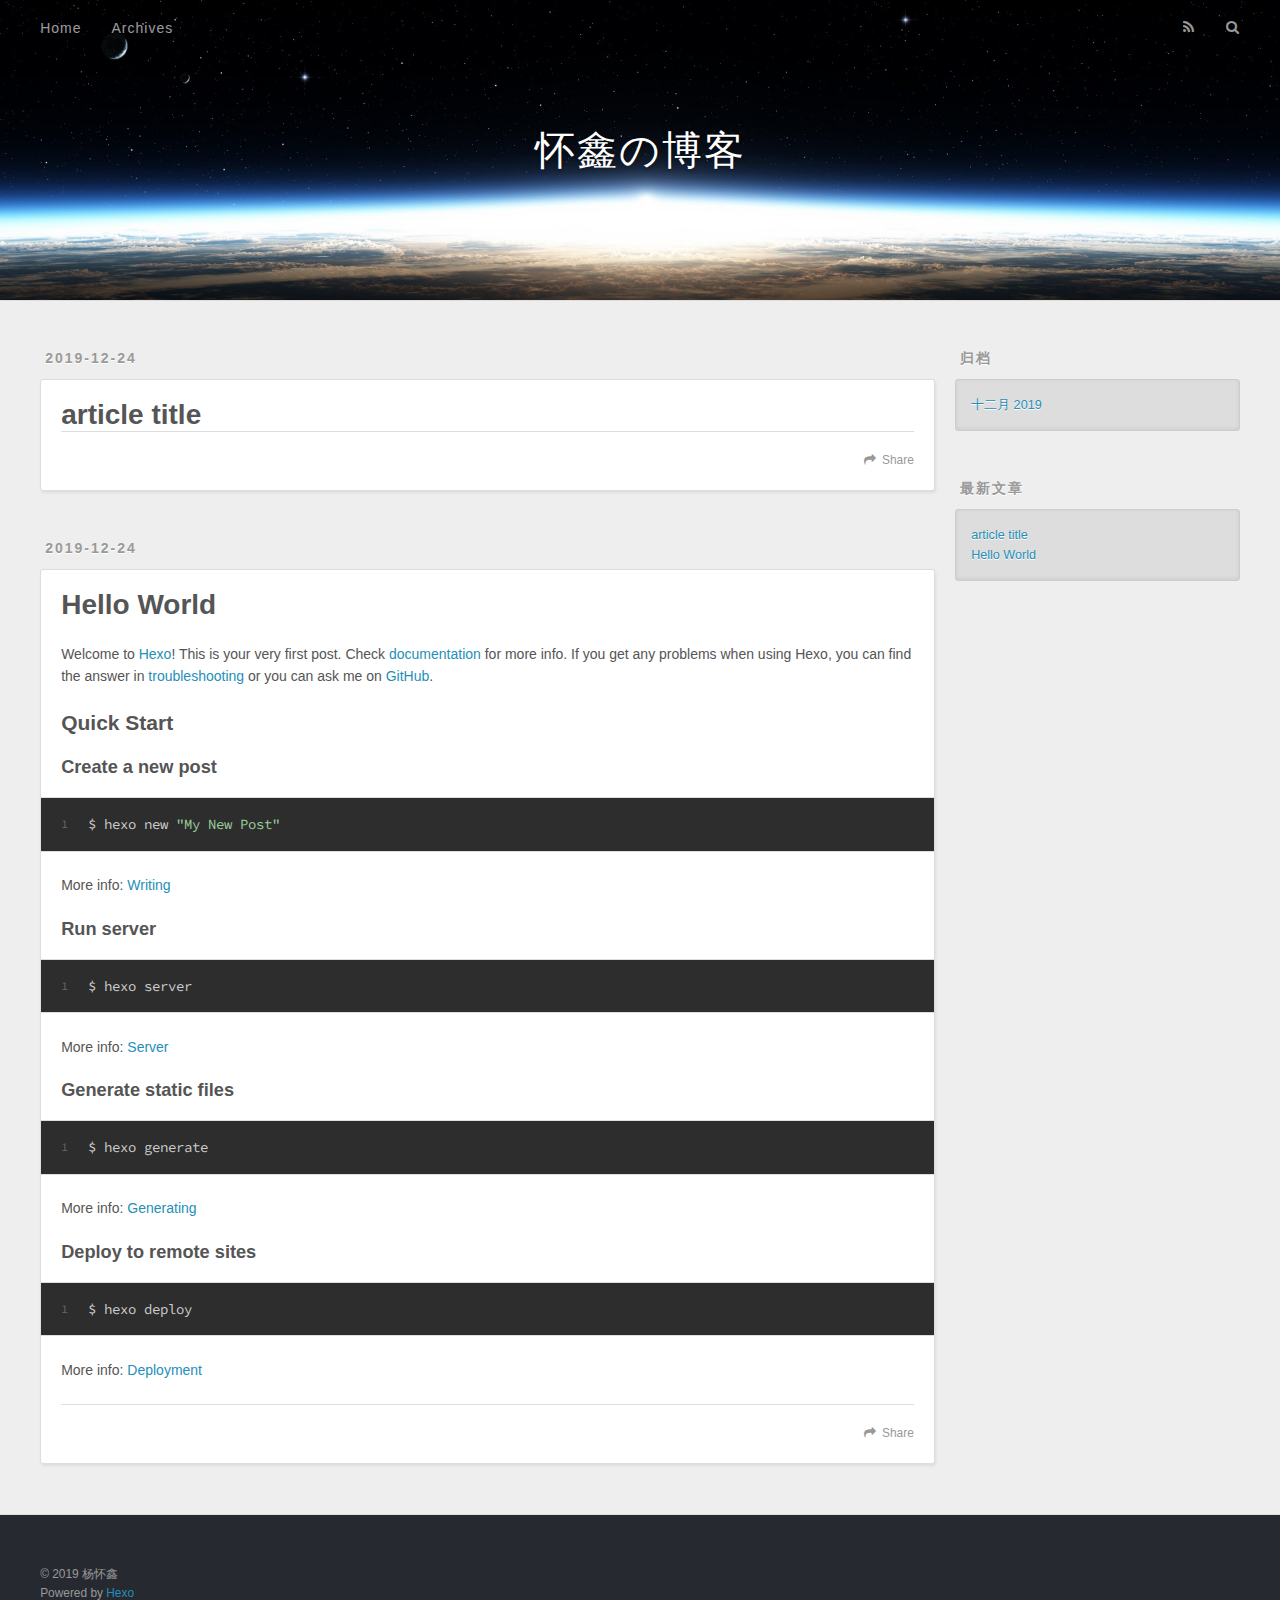
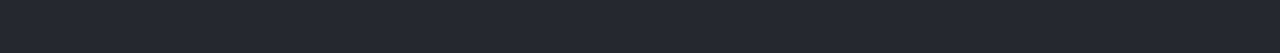
==== index.html @ 50fe65a4 "Site updated: 2019-12-24 17:49:28" ====
<!DOCTYPE html>
<html>
<head>
  <meta charset="utf-8">
  

  
  <title>怀鑫の博客</title>
  <meta name="viewport" content="width=device-width, initial-scale=1, maximum-scale=1">
  <meta property="og:type" content="website">
<meta property="og:title" content="怀鑫の博客">
<meta property="og:url" content="http://yoursite.com/index.html">
<meta property="og:site_name" content="怀鑫の博客">
<meta property="og:locale" content="zh_CN">
<meta property="article:author" content="杨怀鑫">
<meta name="twitter:card" content="summary">
  
    <link rel="alternate" href="/atom.xml" title="怀鑫の博客" type="application/atom+xml">
  
  
    <link rel="icon" href="/favicon.png">
  
  
    <link href="//fonts.googleapis.com/css?family=Source+Code+Pro" rel="stylesheet" type="text/css">
  
  
<link rel="stylesheet" href="/css/style.css">

<meta name="generator" content="Hexo 4.2.0"></head>

<body>
  <div id="container">
    <div id="wrap">
      <header id="header">
  <div id="banner"></div>
  <div id="header-outer" class="outer">
    <div id="header-title" class="inner">
      <h1 id="logo-wrap">
        <a href="/" id="logo">怀鑫の博客</a>
      </h1>
      
    </div>
    <div id="header-inner" class="inner">
      <nav id="main-nav">
        <a id="main-nav-toggle" class="nav-icon"></a>
        
          <a class="main-nav-link" href="/">Home</a>
        
          <a class="main-nav-link" href="/archives">Archives</a>
        
      </nav>
      <nav id="sub-nav">
        
          <a id="nav-rss-link" class="nav-icon" href="/atom.xml" title="RSS Feed"></a>
        
        <a id="nav-search-btn" class="nav-icon" title="搜索"></a>
      </nav>
      <div id="search-form-wrap">
        <form action="//google.com/search" method="get" accept-charset="UTF-8" class="search-form"><input type="search" name="q" class="search-form-input" placeholder="Search"><button type="submit" class="search-form-submit">&#xF002;</button><input type="hidden" name="sitesearch" value="http://yoursite.com"></form>
      </div>
    </div>
  </div>
</header>
      <div class="outer">
        <section id="main">
  
    <article id="post-article-title" class="article article-type-post" itemscope itemprop="blogPost">
  <div class="article-meta">
    <a href="/2019/12/24/article-title/" class="article-date">
  <time datetime="2019-12-24T09:47:53.000Z" itemprop="datePublished">2019-12-24</time>
</a>
    
  </div>
  <div class="article-inner">
    
    
      <header class="article-header">
        
  
    <h1 itemprop="name">
      <a class="article-title" href="/2019/12/24/article-title/">article title</a>
    </h1>
  

      </header>
    
    <div class="article-entry" itemprop="articleBody">
      
        
      
    </div>
    <footer class="article-footer">
      <a data-url="http://yoursite.com/2019/12/24/article-title/" data-id="ck4joss760000mgu81ugvdxo6" class="article-share-link">Share</a>
      
      
    </footer>
  </div>
  
</article>


  
    <article id="post-hello-world" class="article article-type-post" itemscope itemprop="blogPost">
  <div class="article-meta">
    <a href="/2019/12/24/hello-world/" class="article-date">
  <time datetime="2019-12-24T09:35:00.446Z" itemprop="datePublished">2019-12-24</time>
</a>
    
  </div>
  <div class="article-inner">
    
    
      <header class="article-header">
        
  
    <h1 itemprop="name">
      <a class="article-title" href="/2019/12/24/hello-world/">Hello World</a>
    </h1>
  

      </header>
    
    <div class="article-entry" itemprop="articleBody">
      
        <p>Welcome to <a href="https://hexo.io/" target="_blank" rel="noopener">Hexo</a>! This is your very first post. Check <a href="https://hexo.io/docs/" target="_blank" rel="noopener">documentation</a> for more info. If you get any problems when using Hexo, you can find the answer in <a href="https://hexo.io/docs/troubleshooting.html" target="_blank" rel="noopener">troubleshooting</a> or you can ask me on <a href="https://github.com/hexojs/hexo/issues" target="_blank" rel="noopener">GitHub</a>.</p>
<h2 id="Quick-Start"><a href="#Quick-Start" class="headerlink" title="Quick Start"></a>Quick Start</h2><h3 id="Create-a-new-post"><a href="#Create-a-new-post" class="headerlink" title="Create a new post"></a>Create a new post</h3><figure class="highlight bash"><table><tr><td class="gutter"><pre><span class="line">1</span><br></pre></td><td class="code"><pre><span class="line">$ hexo new <span class="string">"My New Post"</span></span><br></pre></td></tr></table></figure>

<p>More info: <a href="https://hexo.io/docs/writing.html" target="_blank" rel="noopener">Writing</a></p>
<h3 id="Run-server"><a href="#Run-server" class="headerlink" title="Run server"></a>Run server</h3><figure class="highlight bash"><table><tr><td class="gutter"><pre><span class="line">1</span><br></pre></td><td class="code"><pre><span class="line">$ hexo server</span><br></pre></td></tr></table></figure>

<p>More info: <a href="https://hexo.io/docs/server.html" target="_blank" rel="noopener">Server</a></p>
<h3 id="Generate-static-files"><a href="#Generate-static-files" class="headerlink" title="Generate static files"></a>Generate static files</h3><figure class="highlight bash"><table><tr><td class="gutter"><pre><span class="line">1</span><br></pre></td><td class="code"><pre><span class="line">$ hexo generate</span><br></pre></td></tr></table></figure>

<p>More info: <a href="https://hexo.io/docs/generating.html" target="_blank" rel="noopener">Generating</a></p>
<h3 id="Deploy-to-remote-sites"><a href="#Deploy-to-remote-sites" class="headerlink" title="Deploy to remote sites"></a>Deploy to remote sites</h3><figure class="highlight bash"><table><tr><td class="gutter"><pre><span class="line">1</span><br></pre></td><td class="code"><pre><span class="line">$ hexo deploy</span><br></pre></td></tr></table></figure>

<p>More info: <a href="https://hexo.io/docs/one-command-deployment.html" target="_blank" rel="noopener">Deployment</a></p>

      
    </div>
    <footer class="article-footer">
      <a data-url="http://yoursite.com/2019/12/24/hello-world/" data-id="ck4jogm0u0000eku80heh37dc" class="article-share-link">Share</a>
      
      
    </footer>
  </div>
  
</article>


  


</section>
        
          <aside id="sidebar">
  
    

  
    

  
    
  
    
  <div class="widget-wrap">
    <h3 class="widget-title">归档</h3>
    <div class="widget">
      <ul class="archive-list"><li class="archive-list-item"><a class="archive-list-link" href="/archives/2019/12/">十二月 2019</a></li></ul>
    </div>
  </div>


  
    
  <div class="widget-wrap">
    <h3 class="widget-title">最新文章</h3>
    <div class="widget">
      <ul>
        
          <li>
            <a href="/2019/12/24/article-title/">article title</a>
          </li>
        
          <li>
            <a href="/2019/12/24/hello-world/">Hello World</a>
          </li>
        
      </ul>
    </div>
  </div>

  
</aside>
        
      </div>
      <footer id="footer">
  
  <div class="outer">
    <div id="footer-info" class="inner">
      &copy; 2019 杨怀鑫<br>
      Powered by <a href="http://hexo.io/" target="_blank">Hexo</a>
    </div>
  </div>
</footer>
    </div>
    <nav id="mobile-nav">
  
    <a href="/" class="mobile-nav-link">Home</a>
  
    <a href="/archives" class="mobile-nav-link">Archives</a>
  
</nav>
    

<script src="//ajax.googleapis.com/ajax/libs/jquery/2.0.3/jquery.min.js"></script>


  
<link rel="stylesheet" href="/fancybox/jquery.fancybox.css">

  
<script src="/fancybox/jquery.fancybox.pack.js"></script>




<script src="/js/script.js"></script>




  </div>
</body>
</html>
---- css/style.css ----
body {
  width: 100%;
}
body:before,
body:after {
  content: "";
  display: table;
}
body:after {
  clear: both;
}
html,
body,
div,
span,
applet,
object,
iframe,
h1,
h2,
h3,
h4,
h5,
h6,
p,
blockquote,
pre,
a,
abbr,
acronym,
address,
big,
cite,
code,
del,
dfn,
em,
img,
ins,
kbd,
q,
s,
samp,
small,
strike,
strong,
sub,
sup,
tt,
var,
dl,
dt,
dd,
ol,
ul,
li,
fieldset,
form,
label,
legend,
table,
caption,
tbody,
tfoot,
thead,
tr,
th,
td {
  margin: 0;
  padding: 0;
  border: 0;
  outline: 0;
  font-weight: inherit;
  font-style: inherit;
  font-family: inherit;
  font-size: 100%;
  vertical-align: baseline;
}
body {
  line-height: 1;
  color: #000;
  background: #fff;
}
ol,
ul {
  list-style: none;
}
table {
  border-collapse: separate;
  border-spacing: 0;
  vertical-align: middle;
}
caption,
th,
td {
  text-align: left;
  font-weight: normal;
  vertical-align: middle;
}
a img {
  border: none;
}
input,
button {
  margin: 0;
  padding: 0;
}
input::-moz-focus-inner,
button::-moz-focus-inner {
  border: 0;
  padding: 0;
}
@font-face {
  font-family: FontAwesome;
  font-style: normal;
  font-weight: normal;
  src: url("fonts/fontawesome-webfont.eot?v=#4.0.3");
  src: url("fonts/fontawesome-webfont.eot?#iefix&v=#4.0.3") format("embedded-opentype"), url("fonts/fontawesome-webfont.woff?v=#4.0.3") format("woff"), url("fonts/fontawesome-webfont.ttf?v=#4.0.3") format("truetype"), url("fonts/fontawesome-webfont.svg#fontawesomeregular?v=#4.0.3") format("svg");
}
html,
body,
#container {
  height: 100%;
}
body {
  background: #eee;
  font: 14px -apple-system, BlinkMacSystemFont, "Segoe UI", "Roboto", "Oxygen", "Ubuntu", "Cantarell", "Fira Sans", "Droid Sans", "Helvetica Neue", sans-serif;
  -webkit-text-size-adjust: 100%;
}
.outer {
  max-width: 1220px;
  margin: 0 auto;
  padding: 0 20px;
}
.outer:before,
.outer:after {
  content: "";
  display: table;
}
.outer:after {
  clear: both;
}
.inner {
  display: inline;
  float: left;
  width: 98.33333333333333%;
  margin: 0 0.833333333333333%;
}
.left,
.alignleft {
  float: left;
}
.right,
.alignright {
  float: right;
}
.clear {
  clear: both;
}
#container {
  position: relative;
}
.mobile-nav-on {
  overflow: hidden;
}
#wrap {
  height: 100%;
  width: 100%;
  position: absolute;
  top: 0;
  left: 0;
  -webkit-transition: 0.2s ease-out;
  -moz-transition: 0.2s ease-out;
  -ms-transition: 0.2s ease-out;
  transition: 0.2s ease-out;
  z-index: 1;
  background: #eee;
}
.mobile-nav-on #wrap {
  left: 280px;
}
@media screen and (min-width: 768px) {
  #main {
    display: inline;
    float: left;
    width: 73.33333333333333%;
    margin: 0 0.833333333333333%;
  }
}
.article-date,
.article-category-link,
.archive-year,
.widget-title {
  text-decoration: none;
  text-transform: uppercase;
  letter-spacing: 2px;
  color: #999;
  margin-bottom: 1em;
  margin-left: 5px;
  line-height: 1em;
  text-shadow: 0 1px #fff;
  font-weight: bold;
}
.article-inner,
.archive-article-inner {
  background: #fff;
  -webkit-box-shadow: 1px 2px 3px #ddd;
  box-shadow: 1px 2px 3px #ddd;
  border: 1px solid #ddd;
  border-radius: 3px;
}
.article-entry h1,
.widget h1 {
  font-size: 2em;
}
.article-entry h2,
.widget h2 {
  font-size: 1.5em;
}
.article-entry h3,
.widget h3 {
  font-size: 1.3em;
}
.article-entry h4,
.widget h4 {
  font-size: 1.2em;
}
.article-entry h5,
.widget h5 {
  font-size: 1em;
}
.article-entry h6,
.widget h6 {
  font-size: 1em;
  color: #999;
}
.article-entry hr,
.widget hr {
  border: 1px dashed #ddd;
}
.article-entry strong,
.widget strong {
  font-weight: bold;
}
.article-entry em,
.widget em,
.article-entry cite,
.widget cite {
  font-style: italic;
}
.article-entry sup,
.widget sup,
.article-entry sub,
.widget sub {
  font-size: 0.75em;
  line-height: 0;
  position: relative;
  vertical-align: baseline;
}
.article-entry sup,
.widget sup {
  top: -0.5em;
}
.article-entry sub,
.widget sub {
  bottom: -0.2em;
}
.article-entry small,
.widget small {
  font-size: 0.85em;
}
.article-entry acronym,
.widget acronym,
.article-entry abbr,
.widget abbr {
  border-bottom: 1px dotted;
}
.article-entry ul,
.widget ul,
.article-entry ol,
.widget ol,
.article-entry dl,
.widget dl {
  margin: 0 20px;
  line-height: 1.6em;
}
.article-entry ul ul,
.widget ul ul,
.article-entry ol ul,
.widget ol ul,
.article-entry ul ol,
.widget ul ol,
.article-entry ol ol,
.widget ol ol {
  margin-top: 0;
  margin-bottom: 0;
}
.article-entry ul,
.widget ul {
  list-style: disc;
}
.article-entry ol,
.widget ol {
  list-style: decimal;
}
.article-entry dt,
.widget dt {
  font-weight: bold;
}
#header {
  height: 300px;
  position: relative;
  border-bottom: 1px solid #ddd;
}
#header:before,
#header:after {
  content: "";
  position: absolute;
  left: 0;
  right: 0;
  height: 40px;
}
#header:before {
  top: 0;
  background: -webkit-linear-gradient(rgba(0,0,0,0.2), transparent);
  background: -moz-linear-gradient(rgba(0,0,0,0.2), transparent);
  background: -ms-linear-gradient(rgba(0,0,0,0.2), transparent);
  background: linear-gradient(rgba(0,0,0,0.2), transparent);
}
#header:after {
  bottom: 0;
  background: -webkit-linear-gradient(transparent, rgba(0,0,0,0.2));
  background: -moz-linear-gradient(transparent, rgba(0,0,0,0.2));
  background: -ms-linear-gradient(transparent, rgba(0,0,0,0.2));
  background: linear-gradient(transparent, rgba(0,0,0,0.2));
}
#header-outer {
  height: 100%;
  position: relative;
}
#header-inner {
  position: relative;
  overflow: hidden;
}
#banner {
  position: absolute;
  top: 0;
  left: 0;
  width: 100%;
  height: 100%;
  background: url("images/banner.jpg") center #000;
  -webkit-background-size: cover;
  -moz-background-size: cover;
  background-size: cover;
  z-index: -1;
}
#header-title {
  text-align: center;
  height: 40px;
  position: absolute;
  top: 50%;
  left: 0;
  margin-top: -20px;
}
#logo,
#subtitle {
  text-decoration: none;
  color: #fff;
  font-weight: 300;
  text-shadow: 0 1px 4px rgba(0,0,0,0.3);
}
#logo {
  font-size: 40px;
  line-height: 40px;
  letter-spacing: 2px;
}
#subtitle {
  font-size: 16px;
  line-height: 16px;
  letter-spacing: 1px;
}
#subtitle-wrap {
  margin-top: 16px;
}
#main-nav {
  float: left;
  margin-left: -15px;
}
.nav-icon,
.main-nav-link {
  float: left;
  color: #fff;
  opacity: 0.6;
  text-decoration: none;
  text-shadow: 0 1px rgba(0,0,0,0.2);
  -webkit-transition: opacity 0.2s;
  -moz-transition: opacity 0.2s;
  -ms-transition: opacity 0.2s;
  transition: opacity 0.2s;
  display: block;
  padding: 20px 15px;
}
.nav-icon:hover,
.main-nav-link:hover {
  opacity: 1;
}
.nav-icon {
  font-family: FontAwesome;
  text-align: center;
  font-size: 14px;
  width: 14px;
  height: 14px;
  padding: 20px 15px;
  position: relative;
  cursor: pointer;
}
.main-nav-link {
  font-weight: 300;
  letter-spacing: 1px;
}
@media screen and (max-width: 479px) {
  .main-nav-link {
    display: none;
  }
}
#main-nav-toggle {
  display: none;
}
#main-nav-toggle:before {
  content: "\f0c9";
}
@media screen and (max-width: 479px) {
  #main-nav-toggle {
    display: block;
  }
}
#sub-nav {
  float: right;
  margin-right: -15px;
}
#nav-rss-link:before {
  content: "\f09e";
}
#nav-search-btn:before {
  content: "\f002";
}
#search-form-wrap {
  position: absolute;
  top: 15px;
  width: 150px;
  height: 30px;
  right: -150px;
  opacity: 0;
  -webkit-transition: 0.2s ease-out;
  -moz-transition: 0.2s ease-out;
  -ms-transition: 0.2s ease-out;
  transition: 0.2s ease-out;
}
#search-form-wrap.on {
  opacity: 1;
  right: 0;
}
@media screen and (max-width: 479px) {
  #search-form-wrap {
    width: 100%;
    right: -100%;
  }
}
.search-form {
  position: absolute;
  top: 0;
  left: 0;
  right: 0;
  background: #fff;
  padding: 5px 15px;
  border-radius: 15px;
  -webkit-box-shadow: 0 0 10px rgba(0,0,0,0.3);
  box-shadow: 0 0 10px rgba(0,0,0,0.3);
}
.search-form-input {
  border: none;
  background: none;
  color: #555;
  width: 100%;
  font: 13px -apple-system, BlinkMacSystemFont, "Segoe UI", "Roboto", "Oxygen", "Ubuntu", "Cantarell", "Fira Sans", "Droid Sans", "Helvetica Neue", sans-serif;
  outline: none;
}
.search-form-input::-webkit-search-results-decoration,
.search-form-input::-webkit-search-cancel-button {
  -webkit-appearance: none;
}
.search-form-submit {
  position: absolute;
  top: 50%;
  right: 10px;
  margin-top: -7px;
  font: 13px FontAwesome;
  border: none;
  background: none;
  color: #bbb;
  cursor: pointer;
}
.search-form-submit:hover,
.search-form-submit:focus {
  color: #777;
}
.article {
  margin: 50px 0;
}
.article-inner {
  overflow: hidden;
}
.article-meta:before,
.article-meta:after {
  content: "";
  display: table;
}
.article-meta:after {
  clear: both;
}
.article-date {
  float: left;
}
.article-category {
  float: left;
  line-height: 1em;
  color: #ccc;
  text-shadow: 0 1px #fff;
  margin-left: 8px;
}
.article-category:before {
  content: "\2022";
}
.article-category-link {
  margin: 0 12px 1em;
}
.article-header {
  padding: 20px 20px 0;
}
.article-title {
  text-decoration: none;
  font-size: 2em;
  font-weight: bold;
  color: #555;
  line-height: 1.1em;
  -webkit-transition: color 0.2s;
  -moz-transition: color 0.2s;
  -ms-transition: color 0.2s;
  transition: color 0.2s;
}
a.article-title:hover {
  color: #258fb8;
}
.article-entry {
  color: #555;
  padding: 0 20px;
}
.article-entry:before,
.article-entry:after {
  content: "";
  display: table;
}
.article-entry:after {
  clear: both;
}
.article-entry p,
.article-entry table {
  line-height: 1.6em;
  margin: 1.6em 0;
}
.article-entry h1,
.article-entry h2,
.article-entry h3,
.article-entry h4,
.article-entry h5,
.article-entry h6 {
  font-weight: bold;
}
.article-entry h1,
.article-entry h2,
.article-entry h3,
.article-entry h4,
.article-entry h5,
.article-entry h6 {
  line-height: 1.1em;
  margin: 1.1em 0;
}
.article-entry a {
  color: #258fb8;
  text-decoration: none;
}
.article-entry a:hover {
  text-decoration: underline;
}
.article-entry ul,
.article-entry ol,
.article-entry dl {
  margin-top: 1.6em;
  margin-bottom: 1.6em;
}
.article-entry img,
.article-entry video {
  max-width: 100%;
  height: auto;
  display: block;
  margin: auto;
}
.article-entry iframe {
  border: none;
}
.article-entry table {
  width: 100%;
  border-collapse: collapse;
  border-spacing: 0;
}
.article-entry th {
  font-weight: bold;
  border-bottom: 3px solid #ddd;
  padding-bottom: 0.5em;
}
.article-entry td {
  border-bottom: 1px solid #ddd;
  padding: 10px 0;
}
.article-entry blockquote {
  font-family: Georgia, "Times New Roman", serif;
  font-size: 1.4em;
  margin: 1.6em 20px;
  text-align: center;
}
.article-entry blockquote footer {
  font-size: 14px;
  margin: 1.6em 0;
  font-family: -apple-system, BlinkMacSystemFont, "Segoe UI", "Roboto", "Oxygen", "Ubuntu", "Cantarell", "Fira Sans", "Droid Sans", "Helvetica Neue", sans-serif;
}
.article-entry blockquote footer cite:before {
  content: "—";
  padding: 0 0.5em;
}
.article-entry .pullquote {
  text-align: left;
  width: 45%;
  margin: 0;
}
.article-entry .pullquote.left {
  margin-left: 0.5em;
  margin-right: 1em;
}
.article-entry .pullquote.right {
  margin-right: 0.5em;
  margin-left: 1em;
}
.article-entry .caption {
  color: #999;
  display: block;
  font-size: 0.9em;
  margin-top: 0.5em;
  position: relative;
  text-align: center;
}
.article-entry .video-container {
  position: relative;
  padding-top: 56.25%;
  height: 0;
  overflow: hidden;
}
.article-entry .video-container iframe,
.article-entry .video-container object,
.article-entry .video-container embed {
  position: absolute;
  top: 0;
  left: 0;
  width: 100%;
  height: 100%;
  margin-top: 0;
}
.article-more-link a {
  display: inline-block;
  line-height: 1em;
  padding: 6px 15px;
  border-radius: 15px;
  background: #eee;
  color: #999;
  text-shadow: 0 1px #fff;
  text-decoration: none;
}
.article-more-link a:hover {
  background: #258fb8;
  color: #fff;
  text-decoration: none;
  text-shadow: 0 1px #1e7293;
}
.article-footer {
  font-size: 0.85em;
  line-height: 1.6em;
  border-top: 1px solid #ddd;
  padding-top: 1.6em;
  margin: 0 20px 20px;
}
.article-footer:before,
.article-footer:after {
  content: "";
  display: table;
}
.article-footer:after {
  clear: both;
}
.article-footer a {
  color: #999;
  text-decoration: none;
}
.article-footer a:hover {
  color: #555;
}
.article-tag-list-item {
  float: left;
  margin-right: 10px;
}
.article-tag-list-link:before {
  content: "#";
}
.article-comment-link {
  float: right;
}
.article-comment-link:before {
  content: "\f075";
  font-family: FontAwesome;
  padding-right: 8px;
}
.article-share-link {
  cursor: pointer;
  float: right;
  margin-left: 20px;
}
.article-share-link:before {
  content: "\f064";
  font-family: FontAwesome;
  padding-right: 6px;
}
#article-nav {
  position: relative;
}
#article-nav:before,
#article-nav:after {
  content: "";
  display: table;
}
#article-nav:after {
  clear: both;
}
@media screen and (min-width: 768px) {
  #article-nav {
    margin: 50px 0;
  }
  #article-nav:before {
    width: 8px;
    height: 8px;
    position: absolute;
    top: 50%;
    left: 50%;
    margin-top: -4px;
    margin-left: -4px;
    content: "";
    border-radius: 50%;
    background: #ddd;
    -webkit-box-shadow: 0 1px 2px #fff;
    box-shadow: 0 1px 2px #fff;
  }
}
.article-nav-link-wrap {
  text-decoration: none;
  text-shadow: 0 1px #fff;
  color: #999;
  -webkit-box-sizing: border-box;
  -moz-box-sizing: border-box;
  box-sizing: border-box;
  margin-top: 50px;
  text-align: center;
  display: block;
}
.article-nav-link-wrap:hover {
  color: #555;
}
@media screen and (min-width: 768px) {
  .article-nav-link-wrap {
    width: 50%;
    margin-top: 0;
  }
}
@media screen and (min-width: 768px) {
  #article-nav-newer {
    float: left;
    text-align: right;
    padding-right: 20px;
  }
}
@media screen and (min-width: 768px) {
  #article-nav-older {
    float: right;
    text-align: left;
    padding-left: 20px;
  }
}
.article-nav-caption {
  text-transform: uppercase;
  letter-spacing: 2px;
  color: #ddd;
  line-height: 1em;
  font-weight: bold;
}
#article-nav-newer .article-nav-caption {
  margin-right: -2px;
}
.article-nav-title {
  font-size: 0.85em;
  line-height: 1.6em;
  margin-top: 0.5em;
}
.article-share-box {
  position: absolute;
  display: none;
  background: #fff;
  -webkit-box-shadow: 1px 2px 10px rgba(0,0,0,0.2);
  box-shadow: 1px 2px 10px rgba(0,0,0,0.2);
  border-radius: 3px;
  margin-left: -145px;
  overflow: hidden;
  z-index: 1;
}
.article-share-box.on {
  display: block;
}
.article-share-input {
  width: 100%;
  background: none;
  -webkit-box-sizing: border-box;
  -moz-box-sizing: border-box;
  box-sizing: border-box;
  font: 14px -apple-system, BlinkMacSystemFont, "Segoe UI", "Roboto", "Oxygen", "Ubuntu", "Cantarell", "Fira Sans", "Droid Sans", "Helvetica Neue", sans-serif;
  padding: 0 15px;
  color: #555;
  outline: none;
  border: 1px solid #ddd;
  border-radius: 3px 3px 0 0;
  height: 36px;
  line-height: 36px;
}
.article-share-links {
  background: #eee;
}
.article-share-links:before,
.article-share-links:after {
  content: "";
  display: table;
}
.article-share-links:after {
  clear: both;
}
.article-share-twitter,
.article-share-facebook,
.article-share-pinterest,
.article-share-google {
  width: 50px;
  height: 36px;
  display: block;
  float: left;
  position: relative;
  color: #999;
  text-shadow: 0 1px #fff;
}
.article-share-twitter:before,
.article-share-facebook:before,
.article-share-pinterest:before,
.article-share-google:before {
  font-size: 20px;
  font-family: FontAwesome;
  width: 20px;
  height: 20px;
  position: absolute;
  top: 50%;
  left: 50%;
  margin-top: -10px;
  margin-left: -10px;
  text-align: center;
}
.article-share-twitter:hover,
.article-share-facebook:hover,
.article-share-pinterest:hover,
.article-share-google:hover {
  color: #fff;
}
.article-share-twitter:before {
  content: "\f099";
}
.article-share-twitter:hover {
  background: #00aced;
  text-shadow: 0 1px #008abe;
}
.article-share-facebook:before {
  content: "\f09a";
}
.article-share-facebook:hover {
  background: #3b5998;
  text-shadow: 0 1px #2f477a;
}
.article-share-pinterest:before {
  content: "\f0d2";
}
.article-share-pinterest:hover {
  background: #cb2027;
  text-shadow: 0 1px #a21a1f;
}
.article-share-google:before {
  content: "\f0d5";
}
.article-share-google:hover {
  background: #dd4b39;
  text-shadow: 0 1px #be3221;
}
.article-gallery {
  background: #000;
  position: relative;
}
.article-gallery-photos {
  position: relative;
  overflow: hidden;
}
.article-gallery-img {
  display: none;
  max-width: 100%;
}
.article-gallery-img:first-child {
  display: block;
}
.article-gallery-img.loaded {
  position: absolute;
  display: block;
}
.article-gallery-img img {
  display: block;
  max-width: 100%;
  margin: 0 auto;
}
#comments {
  background: #fff;
  -webkit-box-shadow: 1px 2px 3px #ddd;
  box-shadow: 1px 2px 3px #ddd;
  padding: 20px;
  border: 1px solid #ddd;
  border-radius: 3px;
  margin: 50px 0;
}
#comments a {
  color: #258fb8;
}
.archives-wrap {
  margin: 50px 0;
}
.archives:before,
.archives:after {
  content: "";
  display: table;
}
.archives:after {
  clear: both;
}
.archive-year-wrap {
  margin-bottom: 1em;
}
.archives {
  -webkit-column-gap: 10px;
  -moz-column-gap: 10px;
  column-gap: 10px;
}
@media screen and (min-width: 480px) and (max-width: 767px) {
  .archives {
    -webkit-column-count: 2;
    -moz-column-count: 2;
    column-count: 2;
  }
}
@media screen and (min-width: 768px) {
  .archives {
    -webkit-column-count: 3;
    -moz-column-count: 3;
    column-count: 3;
  }
}
.archive-article {
  -webkit-column-break-inside: avoid;
  page-break-inside: avoid;
  overflow: hidden;
  break-inside: avoid-column;
}
.archive-article-inner {
  padding: 10px;
  margin-bottom: 15px;
}
.archive-article-title {
  text-decoration: none;
  font-weight: bold;
  color: #555;
  -webkit-transition: color 0.2s;
  -moz-transition: color 0.2s;
  -ms-transition: color 0.2s;
  transition: color 0.2s;
  line-height: 1.6em;
}
.archive-article-title:hover {
  color: #258fb8;
}
.archive-article-footer {
  margin-top: 1em;
}
.archive-article-date {
  color: #999;
  text-decoration: none;
  font-size: 0.85em;
  line-height: 1em;
  margin-bottom: 0.5em;
  display: block;
}
#page-nav {
  margin: 50px auto;
  background: #fff;
  -webkit-box-shadow: 1px 2px 3px #ddd;
  box-shadow: 1px 2px 3px #ddd;
  border: 1px solid #ddd;
  border-radius: 3px;
  text-align: center;
  color: #999;
  overflow: hidden;
}
#page-nav:before,
#page-nav:after {
  content: "";
  display: table;
}
#page-nav:after {
  clear: both;
}
#page-nav a,
#page-nav span {
  padding: 10px 20px;
  line-height: 1;
  height: 2ex;
}
#page-nav a {
  color: #999;
  text-decoration: none;
}
#page-nav a:hover {
  background: #999;
  color: #fff;
}
#page-nav .prev {
  float: left;
}
#page-nav .next {
  float: right;
}
#page-nav .page-number {
  display: inline-block;
}
@media screen and (max-width: 479px) {
  #page-nav .page-number {
    display: none;
  }
}
#page-nav .current {
  color: #555;
  font-weight: bold;
}
#page-nav .space {
  color: #ddd;
}
#footer {
  background: #262a30;
  padding: 50px 0;
  border-top: 1px solid #ddd;
  color: #999;
}
#footer a {
  color: #258fb8;
  text-decoration: none;
}
#footer a:hover {
  text-decoration: underline;
}
#footer-info {
  line-height: 1.6em;
  font-size: 0.85em;
}
.article-entry pre,
.article-entry .highlight {
  background: #2d2d2d;
  margin: 0 -20px;
  padding: 15px 20px;
  border-style: solid;
  border-color: #ddd;
  border-width: 1px 0;
  overflow: auto;
  color: #ccc;
  line-height: 22.400000000000002px;
}
.article-entry .highlight .gutter pre,
.article-entry .gist .gist-file .gist-data .line-numbers {
  color: #666;
  font-size: 0.85em;
}
.article-entry pre,
.article-entry code {
  font-family: "Source Code Pro", Consolas, Monaco, Menlo, Consolas, monospace;
}
.article-entry code {
  background: #eee;
  text-shadow: 0 1px #fff;
  padding: 0 0.3em;
}
.article-entry pre code {
  background: none;
  text-shadow: none;
  padding: 0;
}
.article-entry .highlight pre {
  border: none;
  margin: 0;
  padding: 0;
}
.article-entry .highlight table {
  margin: 0;
  width: auto;
}
.article-entry .highlight td {
  border: none;
  padding: 0;
}
.article-entry .highlight figcaption {
  font-size: 0.85em;
  color: #999;
  line-height: 1em;
  margin-bottom: 1em;
}
.article-entry .highlight figcaption:before,
.article-entry .highlight figcaption:after {
  content: "";
  display: table;
}
.article-entry .highlight figcaption:after {
  clear: both;
}
.article-entry .highlight figcaption a {
  float: right;
}
.article-entry .highlight .gutter pre {
  text-align: right;
  padding-right: 20px;
}
.article-entry .highlight .line {
  height: 22.400000000000002px;
}
.article-entry .highlight .line.marked {
  background: #515151;
}
.article-entry .gist {
  margin: 0 -20px;
  border-style: solid;
  border-color: #ddd;
  border-width: 1px 0;
  background: #2d2d2d;
  padding: 15px 20px 15px 0;
}
.article-entry .gist .gist-file {
  border: none;
  font-family: "Source Code Pro", Consolas, Monaco, Menlo, Consolas, monospace;
  margin: 0;
}
.article-entry .gist .gist-file .gist-data {
  background: none;
  border: none;
}
.article-entry .gist .gist-file .gist-data .line-numbers {
  background: none;
  border: none;
  padding: 0 20px 0 0;
}
.article-entry .gist .gist-file .gist-data .line-data {
  padding: 0 !important;
}
.article-entry .gist .gist-file .highlight {
  margin: 0;
  padding: 0;
  border: none;
}
.article-entry .gist .gist-file .gist-meta {
  background: #2d2d2d;
  color: #999;
  font: 0.85em -apple-system, BlinkMacSystemFont, "Segoe UI", "Roboto", "Oxygen", "Ubuntu", "Cantarell", "Fira Sans", "Droid Sans", "Helvetica Neue", sans-serif;
  text-shadow: 0 0;
  padding: 0;
  margin-top: 1em;
  margin-left: 20px;
}
.article-entry .gist .gist-file .gist-meta a {
  color: #258fb8;
  font-weight: normal;
}
.article-entry .gist .gist-file .gist-meta a:hover {
  text-decoration: underline;
}
pre .comment,
pre .title {
  color: #999;
}
pre .variable,
pre .attribute,
pre .tag,
pre .regexp,
pre .ruby .constant,
pre .xml .tag .title,
pre .xml .pi,
pre .xml .doctype,
pre .html .doctype,
pre .css .id,
pre .css .class,
pre .css .pseudo {
  color: #f2777a;
}
pre .number,
pre .preprocessor,
pre .built_in,
pre .literal,
pre .params,
pre .constant {
  color: #f99157;
}
pre .class,
pre .ruby .class .title,
pre .css .rules .attribute {
  color: #9c9;
}
pre .string,
pre .value,
pre .inheritance,
pre .header,
pre .ruby .symbol,
pre .xml .cdata {
  color: #9c9;
}
pre .css .hexcolor {
  color: #6cc;
}
pre .function,
pre .python .decorator,
pre .python .title,
pre .ruby .function .title,
pre .ruby .title .keyword,
pre .perl .sub,
pre .javascript .title,
pre .coffeescript .title {
  color: #69c;
}
pre .keyword,
pre .javascript .function {
  color: #c9c;
}
@media screen and (max-width: 479px) {
  #mobile-nav {
    position: absolute;
    top: 0;
    left: 0;
    width: 280px;
    height: 100%;
    background: #191919;
    border-right: 1px solid #fff;
  }
}
@media screen and (max-width: 479px) {
  .mobile-nav-link {
    display: block;
    color: #999;
    text-decoration: none;
    padding: 15px 20px;
    font-weight: bold;
  }
  .mobile-nav-link:hover {
    color: #fff;
  }
}
@media screen and (min-width: 768px) {
  #sidebar {
    display: inline;
    float: left;
    width: 23.333333333333332%;
    margin: 0 0.833333333333333%;
  }
}
.widget-wrap {
  margin: 50px 0;
}
.widget {
  color: #777;
  text-shadow: 0 1px #fff;
  background: #ddd;
  -webkit-box-shadow: 0 -1px 4px #ccc inset;
  box-shadow: 0 -1px 4px #ccc inset;
  border: 1px solid #ccc;
  padding: 15px;
  border-radius: 3px;
}
.widget a {
  color: #258fb8;
  text-decoration: none;
}
.widget a:hover {
  text-decoration: underline;
}
.widget ul ul,
.widget ol ul,
.widget dl ul,
.widget ul ol,
.widget ol ol,
.widget dl ol,
.widget ul dl,
.widget ol dl,
.widget dl dl {
  margin-left: 15px;
  list-style: disc;
}
.widget {
  line-height: 1.6em;
  word-wrap: break-word;
  font-size: 0.9em;
}
.widget ul,
.widget ol {
  list-style: none;
  margin: 0;
}
.widget ul ul,
.widget ol ul,
.widget ul ol,
.widget ol ol {
  margin: 0 20px;
}
.widget ul ul,
.widget ol ul {
  list-style: disc;
}
.widget ul ol,
.widget ol ol {
  list-style: decimal;
}
.category-list-count,
.tag-list-count,
.archive-list-count {
  padding-left: 5px;
  color: #999;
  font-size: 0.85em;
}
.category-list-count:before,
.tag-list-count:before,
.archive-list-count:before {
  content: "(";
}
.category-list-count:after,
.tag-list-count:after,
.archive-list-count:after {
  content: ")";
}
.tagcloud a {
  margin-right: 5px;
  display: inline-block;
}
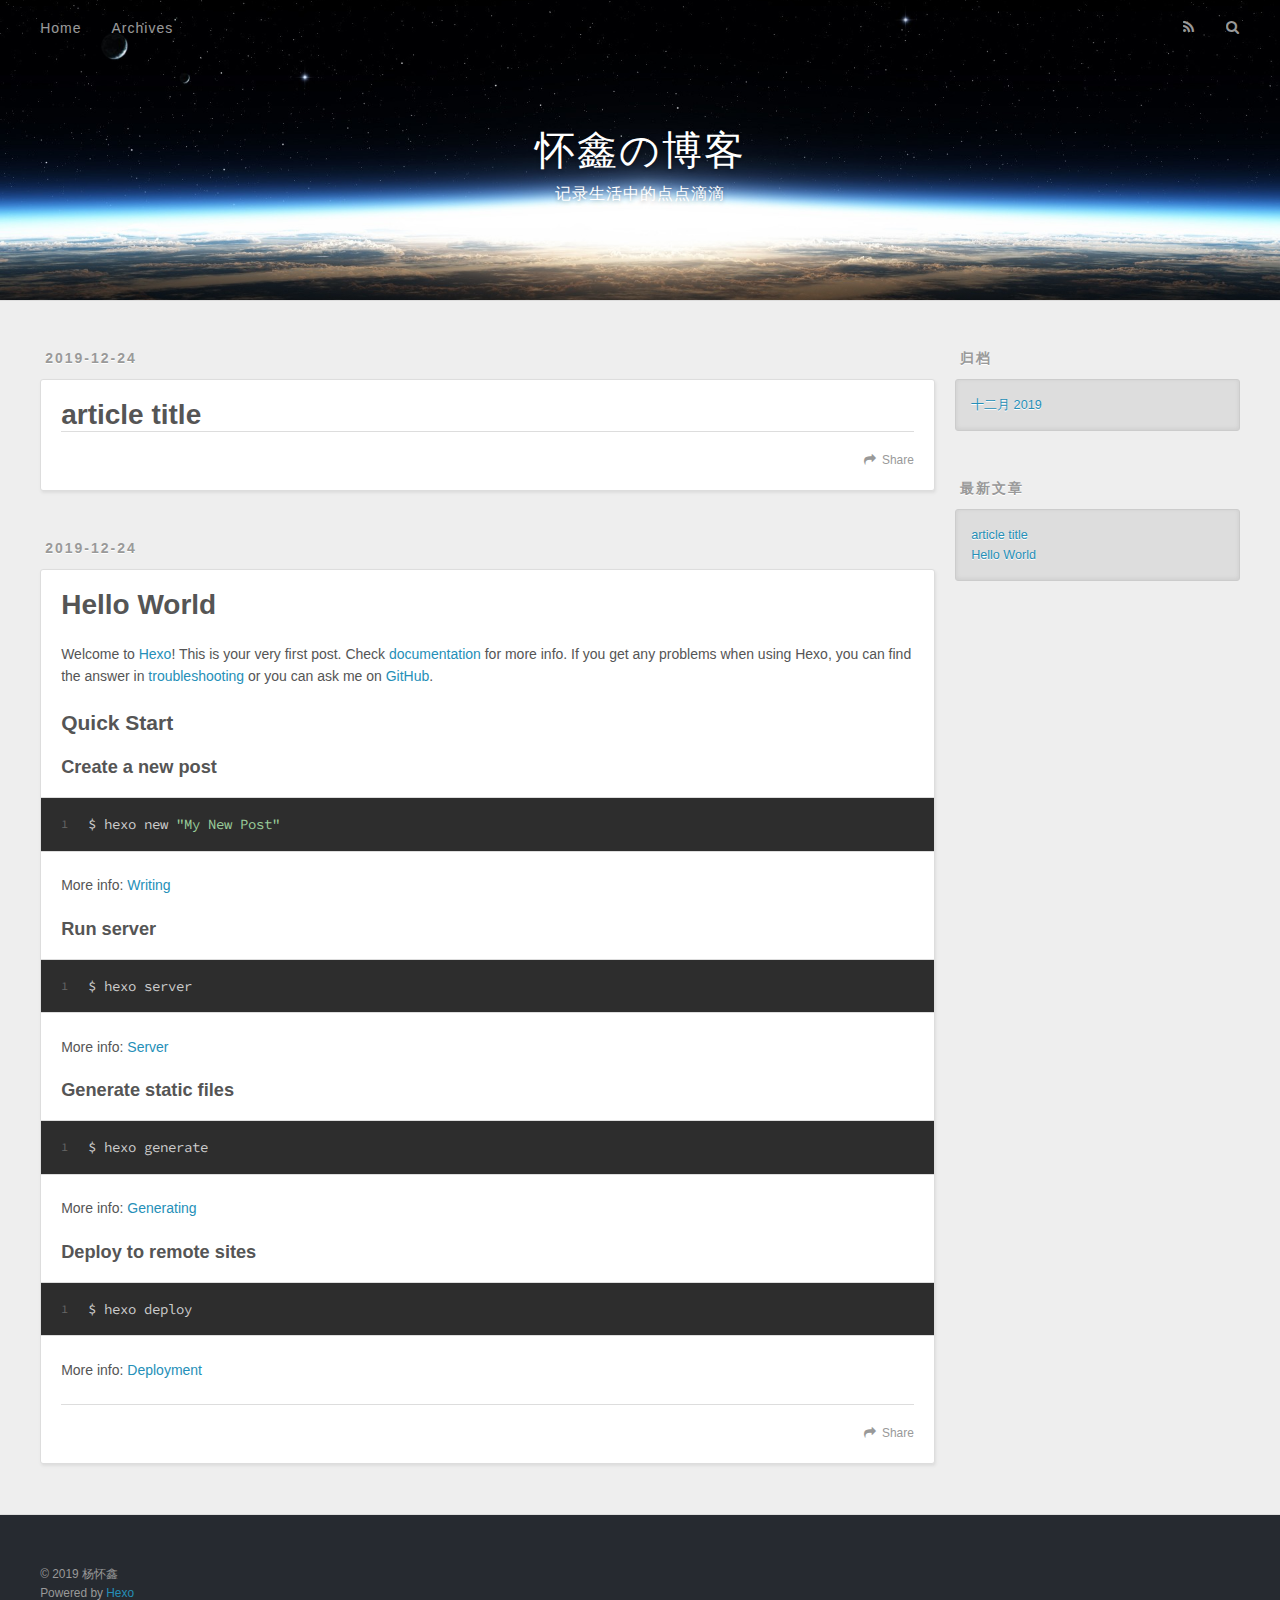
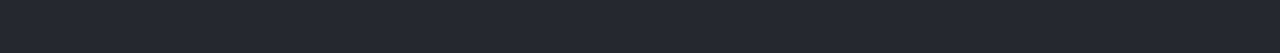
==== commit a1306356: "Site updated: 2019-12-24 19:58:12" ====
--- a/index.html
+++ b/index.html
@@ -39,6 +39,10 @@
         <a href="/" id="logo">怀鑫の博客</a>
       </h1>
       
+        <h2 id="subtitle-wrap">
+          <a href="/" id="subtitle">记录生活中的点点滴滴</a>
+        </h2>
+      
     </div>
     <div id="header-inner" class="inner">
       <nav id="main-nav">
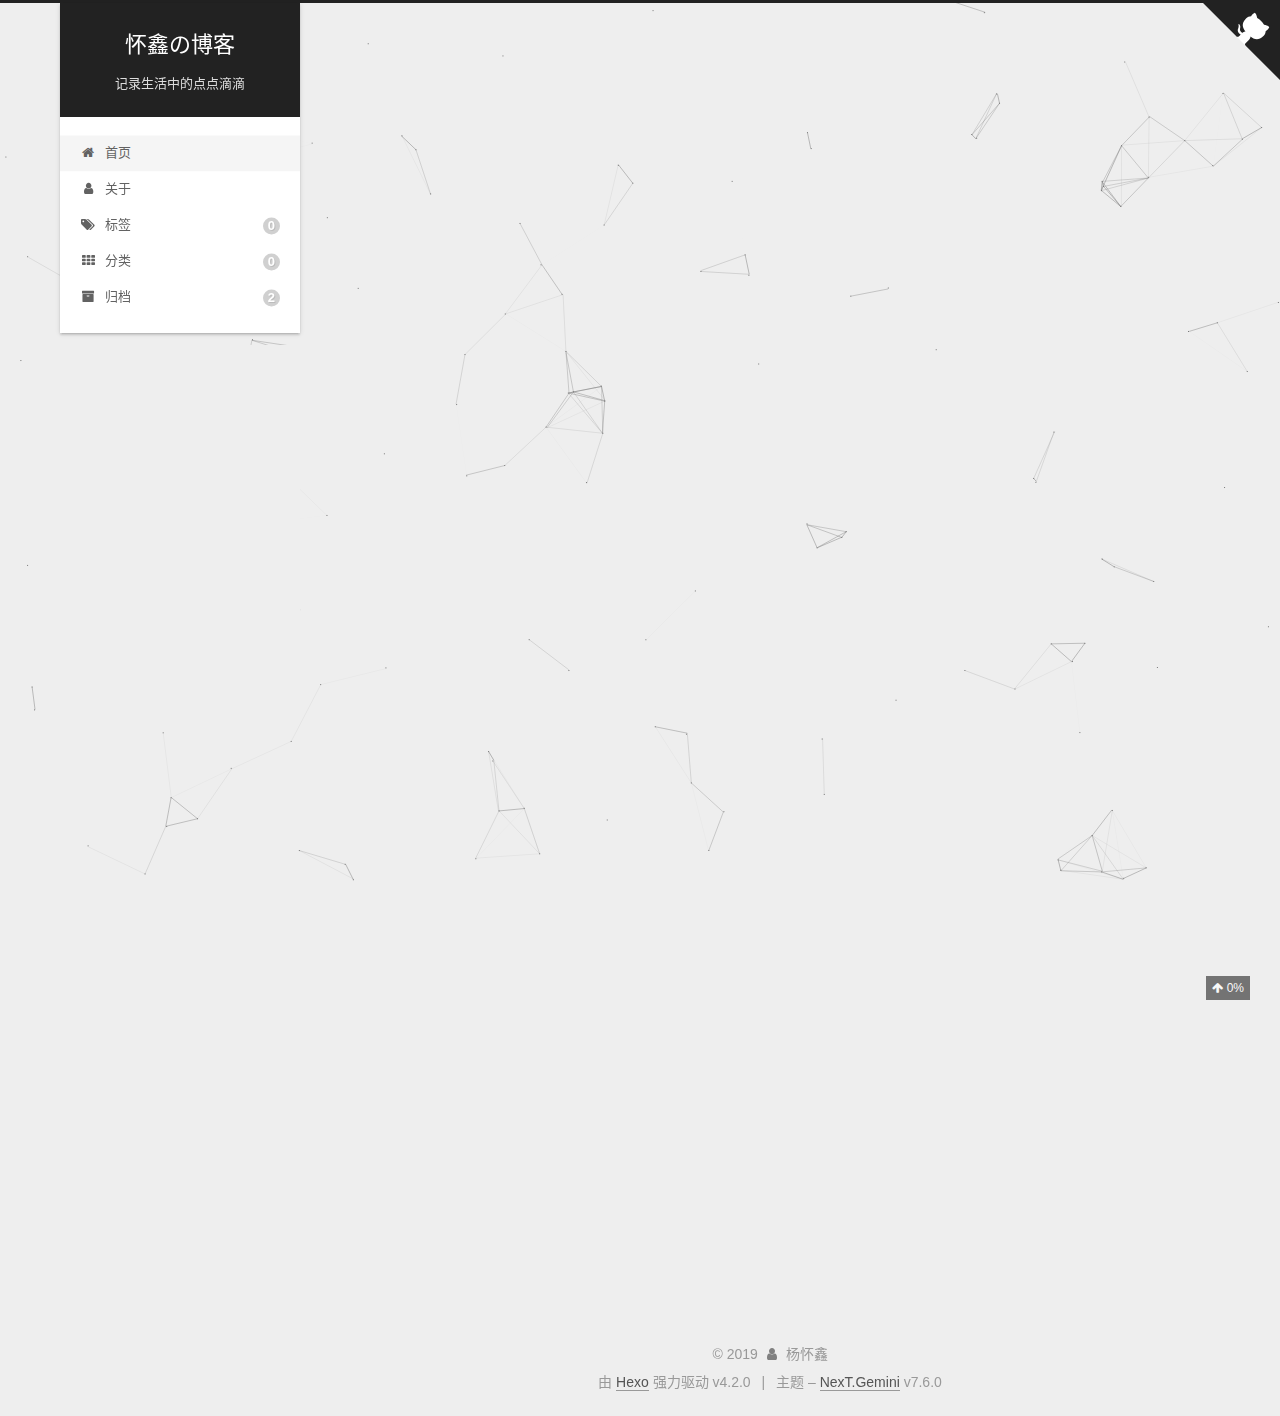
==== commit bab8028d: "Site updated: 2019-12-24 20:04:18" ====
--- a/index.html
+++ b/index.html
@@ -1,12 +1,51 @@
 <!DOCTYPE html>
-<html>
+<html lang="zh-CN">
 <head>
-  <meta charset="utf-8">
-  
-
-  
-  <title>怀鑫の博客</title>
-  <meta name="viewport" content="width=device-width, initial-scale=1, maximum-scale=1">
+  <meta charset="UTF-8">
+<meta name="viewport" content="width=device-width, initial-scale=1, maximum-scale=2">
+<meta name="theme-color" content="#222">
+<meta name="generator" content="Hexo 4.2.0">
+  <link rel="apple-touch-icon" sizes="180x180" href="/images/apple-touch-icon-next.png">
+  <link rel="icon" type="image/png" sizes="32x32" href="/images/favicon-32x32-next.png">
+  <link rel="icon" type="image/png" sizes="16x16" href="/images/favicon-16x16-next.png">
+  <link rel="mask-icon" href="/images/logo.svg" color="#222">
+
+<link rel="stylesheet" href="/css/main.css">
+
+
+<link rel="stylesheet" href="/lib/font-awesome/css/font-awesome.min.css">
+
+
+<script id="hexo-configurations">
+  var NexT = window.NexT || {};
+  var CONFIG = {
+    hostname: new URL('http://yoursite.com').hostname,
+    root: '/',
+    scheme: 'Gemini',
+    version: '7.6.0',
+    exturl: false,
+    sidebar: {"position":"left","display":"post","padding":18,"offset":12,"onmobile":false},
+    copycode: {"enable":false,"show_result":false,"style":null},
+    back2top: {"enable":true,"sidebar":false,"scrollpercent":true},
+    bookmark: {"enable":false,"color":"#222","save":"auto"},
+    fancybox: false,
+    mediumzoom: false,
+    lazyload: false,
+    pangu: false,
+    comments: {"style":"tabs","active":null,"storage":true,"lazyload":false,"nav":null},
+    algolia: {
+      appID: '',
+      apiKey: '',
+      indexName: '',
+      hits: {"per_page":10},
+      labels: {"input_placeholder":"Search for Posts","hits_empty":"We didn't find any results for the search: ${query}","hits_stats":"${hits} results found in ${time} ms"}
+    },
+    localsearch: {"enable":false,"trigger":"auto","top_n_per_article":1,"unescape":false,"preload":false},
+    path: '',
+    motion: {"enable":true,"async":false,"transition":{"post_block":"fadeIn","post_header":"slideDownIn","post_body":"slideDownIn","coll_header":"slideLeftIn","sidebar":"slideUpIn"}}
+  };
+</script>
+
   <meta property="og:type" content="website">
 <meta property="og:title" content="怀鑫の博客">
 <meta property="og:url" content="http://yoursite.com/index.html">
@@ -14,227 +53,436 @@
 <meta property="og:locale" content="zh_CN">
 <meta property="article:author" content="杨怀鑫">
 <meta name="twitter:card" content="summary">
-  
-    <link rel="alternate" href="/atom.xml" title="怀鑫の博客" type="application/atom+xml">
-  
-  
-    <link rel="icon" href="/favicon.png">
-  
-  
-    <link href="//fonts.googleapis.com/css?family=Source+Code+Pro" rel="stylesheet" type="text/css">
-  
-  
-<link rel="stylesheet" href="/css/style.css">
-
-<meta name="generator" content="Hexo 4.2.0"></head>
-
-<body>
-  <div id="container">
-    <div id="wrap">
-      <header id="header">
-  <div id="banner"></div>
-  <div id="header-outer" class="outer">
-    <div id="header-title" class="inner">
-      <h1 id="logo-wrap">
-        <a href="/" id="logo">怀鑫の博客</a>
-      </h1>
+
+<link rel="canonical" href="http://yoursite.com/">
+
+
+<script id="page-configurations">
+  // https://hexo.io/docs/variables.html
+  CONFIG.page = {
+    sidebar: "",
+    isHome: true,
+    isPost: false
+  };
+</script>
+
+  <title>怀鑫の博客</title>
+  
+
+
+
+
+
+
+  <noscript>
+  <style>
+  .use-motion .brand,
+  .use-motion .menu-item,
+  .sidebar-inner,
+  .use-motion .post-block,
+  .use-motion .pagination,
+  .use-motion .comments,
+  .use-motion .post-header,
+  .use-motion .post-body,
+  .use-motion .collection-header { opacity: initial; }
+
+  .use-motion .site-title,
+  .use-motion .site-subtitle {
+    opacity: initial;
+    top: initial;
+  }
+
+  .use-motion .logo-line-before i { left: initial; }
+  .use-motion .logo-line-after i { right: initial; }
+  </style>
+</noscript>
+
+</head>
+
+<body itemscope itemtype="http://schema.org/WebPage">
+  <div class="container use-motion">
+    <div class="headband"></div>
+
+    <header class="header" itemscope itemtype="http://schema.org/WPHeader">
+      <div class="header-inner"><div class="site-brand-container">
+  <div class="site-meta">
+
+    <div>
+      <a href="/" class="brand" rel="start">
+        <span class="logo-line-before"><i></i></span>
+        <span class="site-title">怀鑫の博客</span>
+        <span class="logo-line-after"><i></i></span>
+      </a>
+    </div>
+        <p class="site-subtitle">记录生活中的点点滴滴</p>
+  </div>
+
+  <div class="site-nav-toggle">
+    <div class="toggle" aria-label="切换导航栏">
+      <span class="toggle-line toggle-line-first"></span>
+      <span class="toggle-line toggle-line-middle"></span>
+      <span class="toggle-line toggle-line-last"></span>
+    </div>
+  </div>
+</div>
+
+
+<nav class="site-nav">
+  
+  <ul id="menu" class="menu">
+        <li class="menu-item menu-item-home">
+
+    <a href="/" rel="section"><i class="fa fa-fw fa-home"></i>首页</a>
+
+  </li>
+        <li class="menu-item menu-item-about">
+
+    <a href="/about/" rel="section"><i class="fa fa-fw fa-user"></i>关于</a>
+
+  </li>
+        <li class="menu-item menu-item-tags">
+
+    <a href="/tags/" rel="section"><i class="fa fa-fw fa-tags"></i>标签<span class="badge">0</span></a>
+
+  </li>
+        <li class="menu-item menu-item-categories">
+
+    <a href="/categories/" rel="section"><i class="fa fa-fw fa-th"></i>分类<span class="badge">0</span></a>
+
+  </li>
+        <li class="menu-item menu-item-archives">
+
+    <a href="/archives/" rel="section"><i class="fa fa-fw fa-archive"></i>归档<span class="badge">2</span></a>
+
+  </li>
+  </ul>
+
+</nav>
+</div>
+    </header>
+
+    
+  <div class="back-to-top">
+    <i class="fa fa-arrow-up"></i>
+    <span>0%</span>
+  </div>
+
+  <a href="https://github.com/yhuaixin" class="github-corner" title="Follow me on GitHub" aria-label="Follow me on GitHub" rel="noopener" target="_blank"><svg width="80" height="80" viewBox="0 0 250 250" aria-hidden="true"><path d="M0,0 L115,115 L130,115 L142,142 L250,250 L250,0 Z"></path><path d="M128.3,109.0 C113.8,99.7 119.0,89.6 119.0,89.6 C122.0,82.7 120.5,78.6 120.5,78.6 C119.2,72.0 123.4,76.3 123.4,76.3 C127.3,80.9 125.5,87.3 125.5,87.3 C122.9,97.6 130.6,101.9 134.4,103.2" fill="currentColor" style="transform-origin: 130px 106px;" class="octo-arm"></path><path d="M115.0,115.0 C114.9,115.1 118.7,116.5 119.8,115.4 L133.7,101.6 C136.9,99.2 139.9,98.4 142.2,98.6 C133.8,88.0 127.5,74.4 143.8,58.0 C148.5,53.4 154.0,51.2 159.7,51.0 C160.3,49.4 163.2,43.6 171.4,40.1 C171.4,40.1 176.1,42.5 178.8,56.2 C183.1,58.6 187.2,61.8 190.9,65.4 C194.5,69.0 197.7,73.2 200.1,77.6 C213.8,80.2 216.3,84.9 216.3,84.9 C212.7,93.1 206.9,96.0 205.4,96.6 C205.1,102.4 203.0,107.8 198.3,112.5 C181.9,128.9 168.3,122.5 157.7,114.1 C157.9,116.9 156.7,120.9 152.7,124.9 L141.0,136.5 C139.8,137.7 141.6,141.9 141.8,141.8 Z" fill="currentColor" class="octo-body"></path></svg></a>
+
+
+    <main class="main">
+      <div class="main-inner">
+        <div class="content-wrap">
+          
+
+          <div class="content">
+            
+
+  <div class="posts-expand">
+        
+  
+  
+  <article itemscope itemtype="http://schema.org/Article" class="post-block home" lang="zh-CN">
+    <link itemprop="mainEntityOfPage" href="http://yoursite.com/2019/12/24/article-title/">
+
+    <span hidden itemprop="author" itemscope itemtype="http://schema.org/Person">
+      <meta itemprop="image" content="/images/ssdd.jpg">
+      <meta itemprop="name" content="杨怀鑫">
+      <meta itemprop="description" content="">
+    </span>
+
+    <span hidden itemprop="publisher" itemscope itemtype="http://schema.org/Organization">
+      <meta itemprop="name" content="怀鑫の博客">
+    </span>
+      <header class="post-header">
+        <h1 class="post-title" itemprop="name headline">
+          
+            <a href="/2019/12/24/article-title/" class="post-title-link" itemprop="url">article title</a>
+        </h1>
+
+        <div class="post-meta">
+            <span class="post-meta-item">
+              <span class="post-meta-item-icon">
+                <i class="fa fa-calendar-o"></i>
+              </span>
+              <span class="post-meta-item-text">发表于</span>
+
+              <time title="创建时间：2019-12-24 17:47:53" itemprop="dateCreated datePublished" datetime="2019-12-24T17:47:53+08:00">2019-12-24</time>
+            </span>
+
+          
+
+        </div>
+      </header>
+
+    
+    
+    
+    <div class="post-body" itemprop="articleBody">
+
       
-        <h2 id="subtitle-wrap">
-          <a href="/" id="subtitle">记录生活中的点点滴滴</a>
-        </h2>
+          
       
     </div>
-    <div id="header-inner" class="inner">
-      <nav id="main-nav">
-        <a id="main-nav-toggle" class="nav-icon"></a>
+
+	<div>
+	  
+	</div>
+    
+    
+    
+      <footer class="post-footer">
+        <div class="post-eof"></div>
+      </footer>
+  </article>
+  
+  
+  
+
         
-          <a class="main-nav-link" href="/">Home</a>
-        
-          <a class="main-nav-link" href="/archives">Archives</a>
-        
-      </nav>
-      <nav id="sub-nav">
-        
-          <a id="nav-rss-link" class="nav-icon" href="/atom.xml" title="RSS Feed"></a>
-        
-        <a id="nav-search-btn" class="nav-icon" title="搜索"></a>
-      </nav>
-      <div id="search-form-wrap">
-        <form action="//google.com/search" method="get" accept-charset="UTF-8" class="search-form"><input type="search" name="q" class="search-form-input" placeholder="Search"><button type="submit" class="search-form-submit">&#xF002;</button><input type="hidden" name="sitesearch" value="http://yoursite.com"></form>
-      </div>
-    </div>
-  </div>
-</header>
-      <div class="outer">
-        <section id="main">
-  
-    <article id="post-article-title" class="article article-type-post" itemscope itemprop="blogPost">
-  <div class="article-meta">
-    <a href="/2019/12/24/article-title/" class="article-date">
-  <time datetime="2019-12-24T09:47:53.000Z" itemprop="datePublished">2019-12-24</time>
-</a>
-    
-  </div>
-  <div class="article-inner">
-    
-    
-      <header class="article-header">
-        
-  
-    <h1 itemprop="name">
-      <a class="article-title" href="/2019/12/24/article-title/">article title</a>
-    </h1>
-  
-
+  
+  
+  <article itemscope itemtype="http://schema.org/Article" class="post-block home" lang="zh-CN">
+    <link itemprop="mainEntityOfPage" href="http://yoursite.com/2019/12/24/hello-world/">
+
+    <span hidden itemprop="author" itemscope itemtype="http://schema.org/Person">
+      <meta itemprop="image" content="/images/ssdd.jpg">
+      <meta itemprop="name" content="杨怀鑫">
+      <meta itemprop="description" content="">
+    </span>
+
+    <span hidden itemprop="publisher" itemscope itemtype="http://schema.org/Organization">
+      <meta itemprop="name" content="怀鑫の博客">
+    </span>
+      <header class="post-header">
+        <h1 class="post-title" itemprop="name headline">
+          
+            <a href="/2019/12/24/hello-world/" class="post-title-link" itemprop="url">Hello World</a>
+        </h1>
+
+        <div class="post-meta">
+            <span class="post-meta-item">
+              <span class="post-meta-item-icon">
+                <i class="fa fa-calendar-o"></i>
+              </span>
+              <span class="post-meta-item-text">发表于</span>
+
+              <time title="创建时间：2019-12-24 17:35:00" itemprop="dateCreated datePublished" datetime="2019-12-24T17:35:00+08:00">2019-12-24</time>
+            </span>
+
+          
+
+        </div>
       </header>
-    
-    <div class="article-entry" itemprop="articleBody">
+
+    
+    
+    
+    <div class="post-body" itemprop="articleBody">
+
       
-        
+          <p>Welcome to <a href="https://hexo.io/" target="_blank" rel="noopener">Hexo</a>! This is your very first post. Check <a href="https://hexo.io/docs/" target="_blank" rel="noopener">documentation</a> for more info. If you get any problems when using Hexo, you can find the answer in <a href="https://hexo.io/docs/troubleshooting.html" target="_blank" rel="noopener">troubleshooting</a> or you can ask me on <a href="https://github.com/hexojs/hexo/issues" target="_blank" rel="noopener">GitHub</a>.</p>
+<h2 id="Quick-Start"><a href="#Quick-Start" class="headerlink" title="Quick Start"></a>Quick Start</h2><h3 id="Create-a-new-post"><a href="#Create-a-new-post" class="headerlink" title="Create a new post"></a>Create a new post</h3><figure class="highlight bash"><table><tr><td class="gutter"><pre><span class="line">1</span><br></pre></td><td class="code"><pre><span class="line">$ hexo new <span class="string">"My New Post"</span></span><br></pre></td></tr></table></figure>
+
+<p>More info: <a href="https://hexo.io/docs/writing.html" target="_blank" rel="noopener">Writing</a></p>
+<h3 id="Run-server"><a href="#Run-server" class="headerlink" title="Run server"></a>Run server</h3><figure class="highlight bash"><table><tr><td class="gutter"><pre><span class="line">1</span><br></pre></td><td class="code"><pre><span class="line">$ hexo server</span><br></pre></td></tr></table></figure>
+
+<p>More info: <a href="https://hexo.io/docs/server.html" target="_blank" rel="noopener">Server</a></p>
+<h3 id="Generate-static-files"><a href="#Generate-static-files" class="headerlink" title="Generate static files"></a>Generate static files</h3><figure class="highlight bash"><table><tr><td class="gutter"><pre><span class="line">1</span><br></pre></td><td class="code"><pre><span class="line">$ hexo generate</span><br></pre></td></tr></table></figure>
+
+<p>More info: <a href="https://hexo.io/docs/generating.html" target="_blank" rel="noopener">Generating</a></p>
+<h3 id="Deploy-to-remote-sites"><a href="#Deploy-to-remote-sites" class="headerlink" title="Deploy to remote sites"></a>Deploy to remote sites</h3><figure class="highlight bash"><table><tr><td class="gutter"><pre><span class="line">1</span><br></pre></td><td class="code"><pre><span class="line">$ hexo deploy</span><br></pre></td></tr></table></figure>
+
+<p>More info: <a href="https://hexo.io/docs/one-command-deployment.html" target="_blank" rel="noopener">Deployment</a></p>
+
       
     </div>
-    <footer class="article-footer">
-      <a data-url="http://yoursite.com/2019/12/24/article-title/" data-id="ck4joss760000mgu81ugvdxo6" class="article-share-link">Share</a>
-      
-      
+
+	<div>
+	  
+	</div>
+    
+    
+    
+      <footer class="post-footer">
+        <div class="post-eof"></div>
+      </footer>
+  </article>
+  
+  
+  
+
+  </div>
+
+  
+
+
+
+          </div>
+          
+
+<script>
+  window.addEventListener('tabs:register', () => {
+    let activeClass = CONFIG.comments.activeClass;
+    if (CONFIG.comments.storage) {
+      activeClass = localStorage.getItem('comments_active') || activeClass;
+    }
+    if (activeClass) {
+      let activeTab = document.querySelector(`a[href="#comment-${activeClass}"]`);
+      if (activeTab) {
+        activeTab.click();
+      }
+    }
+  });
+  if (CONFIG.comments.storage) {
+    window.addEventListener('tabs:click', event => {
+      if (!event.target.matches('.tabs-comment .tab-content .tab-pane')) return;
+      let commentClass = event.target.classList[1];
+      localStorage.setItem('comments_active', commentClass);
+    });
+  }
+</script>
+
+        </div>
+          
+  
+  <div class="toggle sidebar-toggle">
+    <span class="toggle-line toggle-line-first"></span>
+    <span class="toggle-line toggle-line-middle"></span>
+    <span class="toggle-line toggle-line-last"></span>
+  </div>
+
+  <aside class="sidebar">
+    <div class="sidebar-inner">
+
+      <ul class="sidebar-nav motion-element">
+        <li class="sidebar-nav-toc">
+          文章目录
+        </li>
+        <li class="sidebar-nav-overview">
+          站点概览
+        </li>
+      </ul>
+
+      <!--noindex-->
+      <div class="post-toc-wrap sidebar-panel">
+      </div>
+      <!--/noindex-->
+	  
+      <div class="site-overview-wrap sidebar-panel">
+        <div class="site-author motion-element" itemprop="author" itemscope itemtype="http://schema.org/Person">
+    <img class="site-author-image" itemprop="image" alt="杨怀鑫"
+      src="/images/ssdd.jpg">
+  <p class="site-author-name" itemprop="name">杨怀鑫</p>
+  <div class="site-description" itemprop="description"></div>
+</div>
+<div class="site-state-wrap motion-element">
+  <nav class="site-state">
+      <div class="site-state-item site-state-posts">
+          <a href="/archives/">
+        
+          <span class="site-state-item-count">2</span>
+          <span class="site-state-item-name">日志</span>
+        </a>
+      </div>
+  </nav>
+</div>
+  <div class="links-of-author motion-element">
+      <span class="links-of-author-item">
+        <a href="https://github.com/yhuaixin" title="GitHub → https:&#x2F;&#x2F;github.com&#x2F;yhuaixin" rel="noopener" target="_blank"><i class="fa fa-fw fa-github"></i>GitHub</a>
+      </span>
+  </div>
+
+
+
+      </div>
+	  
+	  <iframe frameborder="no" border="0" marginwidth="0" marginheight="0" width=330 height=86 
+		src="//music.163.com/outchain/player?type=2&id=32507038&auto=1&height=66">
+	  </iframe>
+	  
+    </div>
+  </aside>
+  <div id="sidebar-dimmer"></div>
+
+
+      </div>
+    </main>
+
+    <footer class="footer">
+      <div class="footer-inner">
+        
+
+<div class="copyright">
+  
+  &copy; 
+  <span itemprop="copyrightYear">2019</span>
+  <span class="with-love">
+    <i class="fa fa-user"></i>
+  </span>
+  <span class="author" itemprop="copyrightHolder">杨怀鑫</span>
+</div>
+  <div class="powered-by">由 <a href="https://hexo.io/" class="theme-link" rel="noopener" target="_blank">Hexo</a> 强力驱动 v4.2.0
+  </div>
+  <span class="post-meta-divider">|</span>
+  <div class="theme-info">主题 – <a href="https://theme-next.org/" class="theme-link" rel="noopener" target="_blank">NexT.Gemini</a> v7.6.0
+  </div>
+
+        
+
+
+
+
+
+
+
+
+      </div>
     </footer>
   </div>
-  
-</article>
-
-
-  
-    <article id="post-hello-world" class="article article-type-post" itemscope itemprop="blogPost">
-  <div class="article-meta">
-    <a href="/2019/12/24/hello-world/" class="article-date">
-  <time datetime="2019-12-24T09:35:00.446Z" itemprop="datePublished">2019-12-24</time>
-</a>
-    
-  </div>
-  <div class="article-inner">
-    
-    
-      <header class="article-header">
-        
-  
-    <h1 itemprop="name">
-      <a class="article-title" href="/2019/12/24/hello-world/">Hello World</a>
-    </h1>
-  
-
-      </header>
-    
-    <div class="article-entry" itemprop="articleBody">
-      
-        <p>Welcome to <a href="https://hexo.io/" target="_blank" rel="noopener">Hexo</a>! This is your very first post. Check <a href="https://hexo.io/docs/" target="_blank" rel="noopener">documentation</a> for more info. If you get any problems when using Hexo, you can find the answer in <a href="https://hexo.io/docs/troubleshooting.html" target="_blank" rel="noopener">troubleshooting</a> or you can ask me on <a href="https://github.com/hexojs/hexo/issues" target="_blank" rel="noopener">GitHub</a>.</p>
-<h2 id="Quick-Start"><a href="#Quick-Start" class="headerlink" title="Quick Start"></a>Quick Start</h2><h3 id="Create-a-new-post"><a href="#Create-a-new-post" class="headerlink" title="Create a new post"></a>Create a new post</h3><figure class="highlight bash"><table><tr><td class="gutter"><pre><span class="line">1</span><br></pre></td><td class="code"><pre><span class="line">$ hexo new <span class="string">"My New Post"</span></span><br></pre></td></tr></table></figure>
-
-<p>More info: <a href="https://hexo.io/docs/writing.html" target="_blank" rel="noopener">Writing</a></p>
-<h3 id="Run-server"><a href="#Run-server" class="headerlink" title="Run server"></a>Run server</h3><figure class="highlight bash"><table><tr><td class="gutter"><pre><span class="line">1</span><br></pre></td><td class="code"><pre><span class="line">$ hexo server</span><br></pre></td></tr></table></figure>
-
-<p>More info: <a href="https://hexo.io/docs/server.html" target="_blank" rel="noopener">Server</a></p>
-<h3 id="Generate-static-files"><a href="#Generate-static-files" class="headerlink" title="Generate static files"></a>Generate static files</h3><figure class="highlight bash"><table><tr><td class="gutter"><pre><span class="line">1</span><br></pre></td><td class="code"><pre><span class="line">$ hexo generate</span><br></pre></td></tr></table></figure>
-
-<p>More info: <a href="https://hexo.io/docs/generating.html" target="_blank" rel="noopener">Generating</a></p>
-<h3 id="Deploy-to-remote-sites"><a href="#Deploy-to-remote-sites" class="headerlink" title="Deploy to remote sites"></a>Deploy to remote sites</h3><figure class="highlight bash"><table><tr><td class="gutter"><pre><span class="line">1</span><br></pre></td><td class="code"><pre><span class="line">$ hexo deploy</span><br></pre></td></tr></table></figure>
-
-<p>More info: <a href="https://hexo.io/docs/one-command-deployment.html" target="_blank" rel="noopener">Deployment</a></p>
-
-      
-    </div>
-    <footer class="article-footer">
-      <a data-url="http://yoursite.com/2019/12/24/hello-world/" data-id="ck4jogm0u0000eku80heh37dc" class="article-share-link">Share</a>
-      
-      
-    </footer>
-  </div>
-  
-</article>
-
-
-  
-
-
-</section>
-        
-          <aside id="sidebar">
-  
-    
-
-  
-    
-
-  
-    
-  
-    
-  <div class="widget-wrap">
-    <h3 class="widget-title">归档</h3>
-    <div class="widget">
-      <ul class="archive-list"><li class="archive-list-item"><a class="archive-list-link" href="/archives/2019/12/">十二月 2019</a></li></ul>
-    </div>
-  </div>
-
-
-  
-    
-  <div class="widget-wrap">
-    <h3 class="widget-title">最新文章</h3>
-    <div class="widget">
-      <ul>
-        
-          <li>
-            <a href="/2019/12/24/article-title/">article title</a>
-          </li>
-        
-          <li>
-            <a href="/2019/12/24/hello-world/">Hello World</a>
-          </li>
-        
-      </ul>
-    </div>
-  </div>
-
-  
-</aside>
-        
-      </div>
-      <footer id="footer">
-  
-  <div class="outer">
-    <div id="footer-info" class="inner">
-      &copy; 2019 杨怀鑫<br>
-      Powered by <a href="http://hexo.io/" target="_blank">Hexo</a>
-    </div>
-  </div>
-</footer>
-    </div>
-    <nav id="mobile-nav">
-  
-    <a href="/" class="mobile-nav-link">Home</a>
-  
-    <a href="/archives" class="mobile-nav-link">Archives</a>
-  
-</nav>
-    
-
-<script src="//ajax.googleapis.com/ajax/libs/jquery/2.0.3/jquery.min.js"></script>
-
-
-  
-<link rel="stylesheet" href="/fancybox/jquery.fancybox.css">
-
-  
-<script src="/fancybox/jquery.fancybox.pack.js"></script>
-
-
-
-
-<script src="/js/script.js"></script>
-
-
-
-
-  </div>
+
+  
+  
+  <script color='0,0,0' opacity='0.5' zIndex='-1' count='150' src="/lib/canvas-nest/canvas-nest.min.js"></script>
+  <script src="/lib/anime.min.js"></script>
+  <script src="/lib/velocity/velocity.min.js"></script>
+  <script src="/lib/velocity/velocity.ui.min.js"></script>
+
+<script src="/js/utils.js"></script>
+
+<script src="/js/motion.js"></script>
+
+
+<script src="/js/schemes/pisces.js"></script>
+
+
+<script src="/js/next-boot.js"></script>
+
+
+
+
+  
+
+
+
+
+
+
+
+
+
+
+
+
+
+
+
+  
+
+  
+
+  
 </body>
-</html>+</html>
+<!-- 页面点击小红心 -->
+<script type="text/javascript" src="/js/src/clicklove.js"></script>
--- a/css/main.css
+++ b/css/main.css
@@ -0,0 +1,2651 @@
+html {
+  line-height: 1.15; /* 1 */
+  -webkit-text-size-adjust: 100%; /* 2 */
+}
+body {
+  margin: 0;
+}
+main {
+  display: block;
+}
+h1 {
+  font-size: 2em;
+  margin: 0.67em 0;
+}
+hr {
+  box-sizing: content-box; /* 1 */
+  height: 0; /* 1 */
+  overflow: visible; /* 2 */
+}
+pre {
+  font-family: monospace, monospace; /* 1 */
+  font-size: 1em; /* 2 */
+}
+a {
+  background: transparent;
+}
+abbr[title] {
+  border-bottom: none; /* 1 */
+  text-decoration: underline; /* 2 */
+  text-decoration: underline dotted; /* 2 */
+}
+b,
+strong {
+  font-weight: bolder;
+}
+code,
+kbd,
+samp {
+  font-family: monospace, monospace; /* 1 */
+  font-size: 1em; /* 2 */
+}
+small {
+  font-size: 80%;
+}
+sub,
+sup {
+  font-size: 75%;
+  line-height: 0;
+  position: relative;
+  vertical-align: baseline;
+}
+sub {
+  bottom: -0.25em;
+}
+sup {
+  top: -0.5em;
+}
+img {
+  border-style: none;
+}
+button,
+input,
+optgroup,
+select,
+textarea {
+  font-family: inherit; /* 1 */
+  font-size: 100%; /* 1 */
+  line-height: 1.15; /* 1 */
+  margin: 0; /* 2 */
+}
+button,
+input {
+/* 1 */
+  overflow: visible;
+}
+button,
+select {
+/* 1 */
+  text-transform: none;
+}
+button,
+[type='button'],
+[type='reset'],
+[type='submit'] {
+  -webkit-appearance: button;
+}
+button::-moz-focus-inner,
+[type='button']::-moz-focus-inner,
+[type='reset']::-moz-focus-inner,
+[type='submit']::-moz-focus-inner {
+  border-style: none;
+  padding: 0;
+}
+button:-moz-focusring,
+[type='button']:-moz-focusring,
+[type='reset']:-moz-focusring,
+[type='submit']:-moz-focusring {
+  outline: 1px dotted ButtonText;
+}
+fieldset {
+  padding: 0.35em 0.75em 0.625em;
+}
+legend {
+  box-sizing: border-box; /* 1 */
+  color: inherit; /* 2 */
+  display: table; /* 1 */
+  max-width: 100%; /* 1 */
+  padding: 0; /* 3 */
+  white-space: normal; /* 1 */
+}
+progress {
+  vertical-align: baseline;
+}
+textarea {
+  overflow: auto;
+}
+[type='checkbox'],
+[type='radio'] {
+  box-sizing: border-box; /* 1 */
+  padding: 0; /* 2 */
+}
+[type='number']::-webkit-inner-spin-button,
+[type='number']::-webkit-outer-spin-button {
+  height: auto;
+}
+[type='search'] {
+  outline-offset: -2px; /* 2 */
+  -webkit-appearance: textfield; /* 1 */
+}
+[type='search']::-webkit-search-decoration {
+  -webkit-appearance: none;
+}
+::-webkit-file-upload-button {
+  font: inherit; /* 2 */
+  -webkit-appearance: button; /* 1 */
+}
+details {
+  display: block;
+}
+summary {
+  display: list-item;
+}
+template {
+  display: none;
+}
+[hidden] {
+  display: none;
+}
+::selection {
+  background: #262a30;
+  color: #fff;
+}
+html,
+body {
+  height: 100%;
+}
+body {
+  background: #eee;
+  color: #555;
+  font-family: 'Lato', "PingFang SC", "Microsoft YaHei", sans-serif;
+  font-size: 1em;
+  line-height: 2;
+}
+@media (max-width: 991px) {
+  body {
+    padding-left: 0 !important;
+    padding-right: 0 !important;
+  }
+}
+h1,
+h2,
+h3,
+h4,
+h5,
+h6 {
+  font-family: 'Lato', "PingFang SC", "Microsoft YaHei", sans-serif;
+  font-weight: bold;
+  line-height: 1.5;
+  margin: 20px 0 15px;
+}
+h1 {
+  font-size: 1.5em;
+}
+h2 {
+  font-size: 1.375em;
+}
+h3 {
+  font-size: 1.25em;
+}
+h4 {
+  font-size: 1.125em;
+}
+h5 {
+  font-size: 1em;
+}
+h6 {
+  font-size: 0.875em;
+}
+p {
+  margin: 0 0 20px 0;
+}
+a,
+span.exturl {
+  border-bottom: 1px solid #999;
+  color: #555;
+  outline: 0;
+  text-decoration: none;
+  overflow-wrap: break-word;
+  word-wrap: break-word;
+  cursor: pointer;
+}
+a:hover,
+span.exturl:hover {
+  border-bottom-color: #222;
+  color: #222;
+}
+iframe,
+img,
+video {
+  display: block;
+  margin-left: auto;
+  margin-right: auto;
+  max-width: 100%;
+}
+hr {
+  background-color: #ddd;
+  background-image: repeating-linear-gradient(-45deg, #fff, #fff 4px, transparent 4px, transparent 8px);
+  border: 0;
+  height: 3px;
+  margin: 40px 0;
+}
+blockquote {
+  border-left: 4px solid #ddd;
+  color: #666;
+  margin: 0;
+  padding: 0 15px;
+}
+blockquote cite::before {
+  content: '-';
+  padding: 0 5px;
+}
+dt {
+  font-weight: 700;
+}
+dd {
+  margin: 0;
+  padding: 0;
+}
+kbd {
+  background-color: #f5f5f5;
+  background-image: linear-gradient(#eee, #fff, #eee);
+  border: 1px solid #ccc;
+  border-radius: 0.2em;
+  box-shadow: 0.1em 0.1em 0.2em rgba(0,0,0,0.1);
+  font-family: inherit;
+  padding: 0.1em 0.3em;
+  white-space: nowrap;
+}
+.table-container {
+  -webkit-overflow-scrolling: touch;
+  overflow: auto;
+}
+table {
+  border-collapse: collapse;
+  border-spacing: 0;
+  font-size: 0.875em;
+  margin: 0 0 20px 0;
+  width: 100%;
+}
+tbody tr:nth-of-type(odd) {
+  background: #f9f9f9;
+}
+tbody tr:hover {
+  background: #f5f5f5;
+}
+caption,
+th,
+td {
+  font-weight: normal;
+  padding: 8px;
+  text-align: left;
+  vertical-align: middle;
+}
+th,
+td {
+  border: 1px solid #ddd;
+  border-bottom: 3px solid #ddd;
+}
+th {
+  font-weight: 700;
+  padding-bottom: 10px;
+}
+td {
+  border-bottom-width: 1px;
+}
+.btn {
+  background: #fff;
+  border: 2px solid #555;
+  border-radius: 2px;
+  color: #555;
+  display: inline-block;
+  font-size: 0.875em;
+  line-height: 2;
+  padding: 0 20px;
+  text-decoration: none;
+  transition-property: background-color;
+  transition-delay: 0s;
+  transition-duration: 0.2s;
+  transition-timing-function: ease-in-out;
+}
+.btn:hover {
+  background: #222;
+  border-color: #222;
+  color: #fff;
+}
+.btn + .btn {
+  margin: 0 0 8px 8px;
+}
+.btn .fa-fw {
+  text-align: left;
+  width: 1.285714285714286em;
+}
+.toggle {
+  line-height: 0;
+}
+.toggle .toggle-line {
+  background: #fff;
+  display: inline-block;
+  height: 2px;
+  left: 0;
+  position: relative;
+  top: 0;
+  transition: all 0.4s;
+  vertical-align: top;
+  width: 100%;
+}
+.toggle .toggle-line:not(:first-child) {
+  margin-top: 3px;
+}
+.toggle.toggle-arrow .toggle-line-first {
+  left: 50%;
+  top: 2px;
+  transform: rotate(45deg);
+  width: 50%;
+}
+.toggle.toggle-arrow .toggle-line-middle {
+  left: 2px;
+  width: 90%;
+}
+.toggle.toggle-arrow .toggle-line-last {
+  left: 50%;
+  top: -2px;
+  transform: rotate(-45deg);
+  width: 50%;
+}
+.toggle.toggle-close .toggle-line-first {
+  transform: rotate(-45deg);
+  top: 5px;
+}
+.toggle.toggle-close .toggle-line-middle {
+  opacity: 0;
+}
+.toggle.toggle-close .toggle-line-last {
+  transform: rotate(45deg);
+  top: -5px;
+}
+.highlight,
+pre {
+  background: #f7f7f7;
+  color: #4d4d4c;
+  line-height: 1.6;
+  margin: 0 auto 20px;
+}
+pre,
+code {
+  font-family: consolas, Menlo, monospace, "PingFang SC", "Microsoft YaHei";
+}
+code {
+  background: #eee;
+  border-radius: 3px;
+  color: #555;
+  padding: 2px 4px;
+  overflow-wrap: break-word;
+  word-wrap: break-word;
+}
+.highlight *::selection {
+  background: #d6d6d6;
+}
+.highlight pre {
+  border: 0;
+  margin: 0;
+  padding: 10px 0;
+}
+.highlight table {
+  border: 0;
+  margin: 0;
+  width: auto;
+}
+.highlight td {
+  border: 0;
+  padding: 0;
+}
+.highlight figcaption {
+  background: #eee;
+  color: #4d4d4c;
+  font-size: 0.875em;
+  line-height: 1.2;
+  padding: 0.5em;
+}
+.highlight figcaption::before,
+.highlight figcaption::after {
+  content: ' ';
+  display: table;
+}
+.highlight figcaption::after {
+  clear: both;
+}
+.highlight figcaption a {
+  color: #4d4d4c;
+  float: right;
+}
+.highlight figcaption a:hover {
+  border-bottom-color: #4d4d4c;
+}
+.highlight .gutter {
+  -moz-user-select: none;
+  -ms-user-select: none;
+  -webkit-user-select: none;
+  user-select: none;
+}
+.highlight .gutter pre {
+  background: #eff2f3;
+  color: #869194;
+  padding-left: 10px;
+  padding-right: 10px;
+  text-align: right;
+}
+.highlight .code pre {
+  background: #f7f7f7;
+  padding-left: 10px;
+  width: 100%;
+}
+.gist table {
+  width: auto;
+}
+.gist table td {
+  border: 0;
+}
+pre {
+  overflow: auto;
+  padding: 10px;
+}
+pre code {
+  background: none;
+  color: #4d4d4c;
+  font-size: 0.875em;
+  padding: 0;
+  text-shadow: none;
+}
+pre .deletion {
+  background: #fdd;
+}
+pre .addition {
+  background: #dfd;
+}
+pre .meta {
+  color: #eab700;
+  -moz-user-select: none;
+  -ms-user-select: none;
+  -webkit-user-select: none;
+  user-select: none;
+}
+pre .comment {
+  color: #8e908c;
+}
+pre .variable,
+pre .attribute,
+pre .tag,
+pre .name,
+pre .regexp,
+pre .ruby .constant,
+pre .xml .tag .title,
+pre .xml .pi,
+pre .xml .doctype,
+pre .html .doctype,
+pre .css .id,
+pre .css .class,
+pre .css .pseudo {
+  color: #c82829;
+}
+pre .number,
+pre .preprocessor,
+pre .built_in,
+pre .builtin-name,
+pre .literal,
+pre .params,
+pre .constant,
+pre .command {
+  color: #f5871f;
+}
+pre .ruby .class .title,
+pre .css .rules .attribute,
+pre .string,
+pre .symbol,
+pre .value,
+pre .inheritance,
+pre .header,
+pre .ruby .symbol,
+pre .xml .cdata,
+pre .special,
+pre .formula {
+  color: #718c00;
+}
+pre .title,
+pre .css .hexcolor {
+  color: #3e999f;
+}
+pre .function,
+pre .python .decorator,
+pre .python .title,
+pre .ruby .function .title,
+pre .ruby .title .keyword,
+pre .perl .sub,
+pre .javascript .title,
+pre .coffeescript .title {
+  color: #4271ae;
+}
+pre .keyword,
+pre .javascript .function {
+  color: #8959a8;
+}
+.blockquote-center {
+  border-left: none;
+  margin: 40px 0;
+  padding: 0;
+  position: relative;
+  text-align: center;
+}
+.blockquote-center::before,
+.blockquote-center::after {
+  background-repeat: no-repeat;
+  background-size: 22px 22px;
+  content: ' ';
+  display: block;
+  height: 24px;
+  opacity: 0.2;
+  position: absolute;
+  width: 100%;
+}
+.blockquote-center::before {
+  background-image: url("../images/quote-l.svg");
+  background-position: 0 -6px;
+  border-top: 1px solid #ccc;
+  top: -20px;
+}
+.blockquote-center::after {
+  background-image: url("../images/quote-r.svg");
+  background-position: 100% 8px;
+  border-bottom: 1px solid #ccc;
+  bottom: -20px;
+}
+.blockquote-center p,
+.blockquote-center div {
+  text-align: center;
+}
+.post-body .group-picture img {
+  margin: 0 auto;
+  padding: 0 3px;
+}
+.group-picture-row {
+  margin-bottom: 6px;
+  overflow: hidden;
+}
+.group-picture-column {
+  float: left;
+  margin-bottom: 10px;
+}
+.post-body .label {
+  display: inline;
+  padding: 0 2px;
+}
+.post-body .label.default {
+  background: #f0f0f0;
+}
+.post-body .label.primary {
+  background: #efe6f7;
+}
+.post-body .label.info {
+  background: #e5f2f8;
+}
+.post-body .label.success {
+  background: #e7f4e9;
+}
+.post-body .label.warning {
+  background: #fcf6e1;
+}
+.post-body .label.danger {
+  background: #fae8eb;
+}
+.post-body .tabs {
+  margin-bottom: 20px;
+}
+.post-body .tabs,
+.tabs-comment {
+  display: block;
+  padding-top: 10px;
+  position: relative;
+}
+.post-body .tabs ul.nav-tabs,
+.tabs-comment ul.nav-tabs {
+  display: flex;
+  flex-wrap: wrap;
+  margin: 0;
+  margin-bottom: -1px;
+  padding: 0;
+}
+@media (max-width: 413px) {
+  .post-body .tabs ul.nav-tabs,
+  .tabs-comment ul.nav-tabs {
+    display: block;
+    margin-bottom: 5px;
+  }
+}
+.post-body .tabs ul.nav-tabs li.tab,
+.tabs-comment ul.nav-tabs li.tab {
+  background: #fff;
+  border-bottom: 1px solid #ddd;
+  border-left: 1px solid transparent;
+  border-right: 1px solid transparent;
+  border-top: 3px solid transparent;
+  flex-grow: 1;
+  list-style-type: none;
+  border-radius: 0 0 0 0;
+}
+@media (max-width: 413px) {
+  .post-body .tabs ul.nav-tabs li.tab,
+  .tabs-comment ul.nav-tabs li.tab {
+    border-bottom: 1px solid transparent;
+    border-left: 3px solid transparent;
+    border-right: 1px solid transparent;
+    border-top: 1px solid transparent;
+  }
+}
+@media (max-width: 413px) {
+  .post-body .tabs ul.nav-tabs li.tab,
+  .tabs-comment ul.nav-tabs li.tab {
+    border-radius: 0;
+  }
+}
+.post-body .tabs ul.nav-tabs li.tab a,
+.tabs-comment ul.nav-tabs li.tab a {
+  border-bottom: initial;
+  display: block;
+  line-height: 1.8;
+  outline: 0;
+  padding: 0.25em 0.75em;
+  text-align: center;
+  transition-delay: 0s;
+  transition-duration: 0.2s;
+  transition-timing-function: ease-out;
+}
+.post-body .tabs ul.nav-tabs li.tab a i,
+.tabs-comment ul.nav-tabs li.tab a i {
+  width: 1.285714285714286em;
+}
+.post-body .tabs ul.nav-tabs li.tab.active,
+.tabs-comment ul.nav-tabs li.tab.active {
+  border-bottom: 1px solid transparent;
+  border-left: 1px solid #ddd;
+  border-right: 1px solid #ddd;
+  border-top: 3px solid #fc6423;
+}
+@media (max-width: 413px) {
+  .post-body .tabs ul.nav-tabs li.tab.active,
+  .tabs-comment ul.nav-tabs li.tab.active {
+    border-bottom: 1px solid #ddd;
+    border-left: 3px solid #fc6423;
+    border-right: 1px solid #ddd;
+    border-top: 1px solid #ddd;
+  }
+}
+.post-body .tabs ul.nav-tabs li.tab.active a,
+.tabs-comment ul.nav-tabs li.tab.active a {
+  color: #555;
+  cursor: default;
+}
+.post-body .tabs .tab-content .tab-pane,
+.tabs-comment .tab-content .tab-pane {
+  border: 1px solid #ddd;
+  padding: 20px 20px 0 20px;
+  border-radius: 0;
+}
+.post-body .tabs .tab-content .tab-pane:not(.active),
+.tabs-comment .tab-content .tab-pane:not(.active) {
+  display: none;
+}
+.post-body .tabs .tab-content .tab-pane.active,
+.tabs-comment .tab-content .tab-pane.active {
+  display: block;
+}
+.post-body .tabs .tab-content .tab-pane.active:nth-of-type(1),
+.tabs-comment .tab-content .tab-pane.active:nth-of-type(1) {
+  border-radius: 0 0 0 0;
+}
+@media (max-width: 413px) {
+  .post-body .tabs .tab-content .tab-pane.active:nth-of-type(1),
+  .tabs-comment .tab-content .tab-pane.active:nth-of-type(1) {
+    border-radius: 0;
+  }
+}
+.post-body .note {
+  border-radius: 3px;
+  margin-bottom: 20px;
+  padding: 15px;
+  position: relative;
+  border: 1px solid #eee;
+  border-left-width: 5px;
+}
+.post-body .note h2,
+.post-body .note h3,
+.post-body .note h4,
+.post-body .note h5,
+.post-body .note h6 {
+  margin-top: 0;
+  border-bottom: initial;
+  margin-bottom: 0;
+  padding-top: 0;
+}
+.post-body .note p:first-child,
+.post-body .note ul:first-child,
+.post-body .note ol:first-child,
+.post-body .note table:first-child,
+.post-body .note pre:first-child,
+.post-body .note blockquote:first-child,
+.post-body .note img:first-child {
+  margin-top: 0;
+}
+.post-body .note p:last-child,
+.post-body .note ul:last-child,
+.post-body .note ol:last-child,
+.post-body .note table:last-child,
+.post-body .note pre:last-child,
+.post-body .note blockquote:last-child,
+.post-body .note img:last-child {
+  margin-bottom: 0;
+}
+.post-body .note.default {
+  border-left-color: #777;
+}
+.post-body .note.default h2,
+.post-body .note.default h3,
+.post-body .note.default h4,
+.post-body .note.default h5,
+.post-body .note.default h6 {
+  color: #777;
+}
+.post-body .note.primary {
+  border-left-color: #6f42c1;
+}
+.post-body .note.primary h2,
+.post-body .note.primary h3,
+.post-body .note.primary h4,
+.post-body .note.primary h5,
+.post-body .note.primary h6 {
+  color: #6f42c1;
+}
+.post-body .note.info {
+  border-left-color: #428bca;
+}
+.post-body .note.info h2,
+.post-body .note.info h3,
+.post-body .note.info h4,
+.post-body .note.info h5,
+.post-body .note.info h6 {
+  color: #428bca;
+}
+.post-body .note.success {
+  border-left-color: #5cb85c;
+}
+.post-body .note.success h2,
+.post-body .note.success h3,
+.post-body .note.success h4,
+.post-body .note.success h5,
+.post-body .note.success h6 {
+  color: #5cb85c;
+}
+.post-body .note.warning {
+  border-left-color: #f0ad4e;
+}
+.post-body .note.warning h2,
+.post-body .note.warning h3,
+.post-body .note.warning h4,
+.post-body .note.warning h5,
+.post-body .note.warning h6 {
+  color: #f0ad4e;
+}
+.post-body .note.danger {
+  border-left-color: #d9534f;
+}
+.post-body .note.danger h2,
+.post-body .note.danger h3,
+.post-body .note.danger h4,
+.post-body .note.danger h5,
+.post-body .note.danger h6 {
+  color: #d9534f;
+}
+.pagination .prev,
+.pagination .next,
+.pagination .page-number,
+.pagination .space {
+  display: inline-block;
+  margin: 0 10px;
+  padding: 0 11px;
+  position: relative;
+  top: -1px;
+}
+@media (max-width: 767px) {
+  .pagination .prev,
+  .pagination .next,
+  .pagination .page-number,
+  .pagination .space {
+    margin: 0 5px;
+  }
+}
+.pagination {
+  border-top: 1px solid #eee;
+  margin: 120px 0 0;
+  text-align: center;
+}
+.pagination .prev,
+.pagination .next,
+.pagination .page-number {
+  border-bottom: 0;
+  border-top: 1px solid #eee;
+  transition-property: border-color;
+  transition-delay: 0s;
+  transition-duration: 0.2s;
+  transition-timing-function: ease-in-out;
+}
+.pagination .prev:hover,
+.pagination .next:hover,
+.pagination .page-number:hover {
+  border-top-color: #222;
+}
+.pagination .space {
+  margin: 0;
+  padding: 0;
+}
+.pagination .prev {
+  margin-left: 0;
+}
+.pagination .next {
+  margin-right: 0;
+}
+.pagination .page-number.current {
+  background: #ccc;
+  border-top-color: #ccc;
+  color: #fff;
+}
+@media (max-width: 767px) {
+  .pagination {
+    border-top: none;
+  }
+  .pagination .prev,
+  .pagination .next,
+  .pagination .page-number {
+    border-bottom: 1px solid #eee;
+    border-top: 0;
+    margin-bottom: 10px;
+    padding: 0 10px;
+  }
+  .pagination .prev:hover,
+  .pagination .next:hover,
+  .pagination .page-number:hover {
+    border-bottom-color: #222;
+  }
+}
+.comments {
+  margin: 60px 20px 0;
+  overflow: hidden;
+}
+.comment-button-group {
+  display: flex;
+  flex-wrap: wrap-reverse;
+  justify-content: center;
+  margin: 1em 0;
+}
+.comment-button-group .comment-button {
+  margin: 0.1em 0.2em;
+}
+.comment-button-group .comment-button.active {
+  background: #222;
+  border-color: #222;
+  color: #fff;
+}
+.comment-position {
+  display: none;
+}
+.comment-position.active {
+  display: block;
+}
+.tabs-comment {
+  background: #fff;
+  margin-top: 4em;
+  padding-top: 0;
+}
+.tabs-comment .comments {
+  border: 0;
+  box-shadow: none;
+  margin-top: 0;
+  padding-top: 0;
+}
+.container {
+  min-height: 100%;
+  position: relative;
+}
+.main-inner {
+  margin: 0 auto;
+  width: calc(100% - 20px);
+}
+@media (min-width: 1200px) {
+  .main-inner {
+    width: 1160px;
+  }
+}
+@media (min-width: 1600px) {
+  .main-inner {
+    width: 73%;
+  }
+}
+.header {
+  background: transparent;
+}
+.header-inner {
+  margin: 0 auto;
+  position: relative;
+  width: calc(100% - 20px);
+}
+@media (min-width: 1200px) {
+  .header-inner {
+    width: 1160px;
+  }
+}
+@media (min-width: 1600px) {
+  .header-inner {
+    width: 73%;
+  }
+}
+.headband {
+  background: #222;
+  height: 3px;
+}
+.site-meta {
+  margin: 0;
+  text-align: center;
+}
+@media (max-width: 767px) {
+  .site-meta {
+    text-align: center;
+  }
+}
+.brand {
+  background: #222;
+  border-bottom: none;
+  color: #fff;
+  display: inline-block;
+  line-height: 1.375em;
+  padding: 0 40px;
+  position: relative;
+}
+.brand:hover {
+  color: #fff;
+}
+.site-title {
+  display: inline-block;
+  font-family: 'Lato', "PingFang SC", "Microsoft YaHei", sans-serif;
+  font-size: 1.375em;
+  font-weight: normal;
+  line-height: 1.5;
+  vertical-align: top;
+}
+.site-subtitle {
+  color: #ddd;
+  font-size: 0.8125em;
+  margin-top: 10px;
+}
+.use-motion .brand {
+  opacity: 0;
+}
+.use-motion .site-title,
+.use-motion .site-subtitle,
+.use-motion .custom-logo-image {
+  opacity: 0;
+  position: relative;
+  top: -10px;
+}
+.site-nav-toggle {
+  display: none;
+  left: 10px;
+  position: absolute;
+}
+@media (max-width: 767px) {
+  .site-nav-toggle {
+    display: block;
+  }
+}
+.site-nav-toggle .toggle {
+  background: transparent;
+  border: 0;
+  margin-top: 2px;
+  padding: 10px;
+  width: 22px;
+}
+.site-nav-toggle .toggle .toggle-line {
+  background: #555;
+  border-radius: 1px;
+}
+.site-nav {
+  display: block;
+}
+@media (max-width: 767px) {
+  .site-nav {
+    clear: both;
+    display: none;
+  }
+}
+.site-nav.site-nav-on {
+  display: block;
+}
+.menu {
+  margin-top: 20px;
+  padding-left: 0;
+  text-align: center;
+}
+.menu-item {
+  display: inline-block;
+  list-style: none;
+  margin: 0 10px;
+}
+@media (max-width: 767px) {
+  .menu-item {
+    margin-top: 10px;
+  }
+}
+.menu-item a,
+.menu-item span.exturl {
+  border-bottom: 0;
+  display: block;
+  font-size: 0.8125em;
+  transition-property: border-color;
+  transition-delay: 0s;
+  transition-duration: 0.2s;
+  transition-timing-function: ease-in-out;
+}
+@media (hover: none) {
+  .menu-item a:hover,
+  .menu-item span.exturl:hover {
+    border-bottom-color: transparent !important;
+  }
+}
+.menu-item .fa {
+  margin-right: 8px;
+}
+.menu-item .badge {
+  display: inline-block;
+  font-weight: 700;
+  line-height: 1;
+  margin-left: 0.35em;
+  margin-top: 0.35em;
+  text-align: center;
+  white-space: nowrap;
+}
+@media (max-width: 767px) {
+  .menu-item .badge {
+    float: right;
+    margin-left: 0;
+  }
+}
+.use-motion .menu-item {
+  opacity: 0;
+}
+.github-corner :hover .octo-arm {
+  animation: octocat-wave 560ms ease-in-out;
+}
+.github-corner svg {
+  border: 0;
+  color: #fff;
+  fill: #222;
+  position: absolute;
+  right: 0;
+  top: 0;
+  z-index: 1000;
+}
+@media (max-width: 991px) {
+  .github-corner svg {
+    color: #222;
+    fill: #fff;
+  }
+  .github-corner .github-corner:hover .octo-arm {
+    animation: none;
+  }
+  .github-corner .github-corner .octo-arm {
+    animation: octocat-wave 560ms ease-in-out;
+  }
+}
+@-moz-keyframes octocat-wave {
+  0%, 100% {
+    transform: rotate(0);
+  }
+  20%, 60% {
+    transform: rotate(-25deg);
+  }
+  40%, 80% {
+    transform: rotate(10deg);
+  }
+}
+@-webkit-keyframes octocat-wave {
+  0%, 100% {
+    transform: rotate(0);
+  }
+  20%, 60% {
+    transform: rotate(-25deg);
+  }
+  40%, 80% {
+    transform: rotate(10deg);
+  }
+}
+@-o-keyframes octocat-wave {
+  0%, 100% {
+    transform: rotate(0);
+  }
+  20%, 60% {
+    transform: rotate(-25deg);
+  }
+  40%, 80% {
+    transform: rotate(10deg);
+  }
+}
+@keyframes octocat-wave {
+  0%, 100% {
+    transform: rotate(0);
+  }
+  20%, 60% {
+    transform: rotate(-25deg);
+  }
+  40%, 80% {
+    transform: rotate(10deg);
+  }
+}
+.sidebar {
+  background: #222;
+  bottom: 0;
+  box-shadow: inset 0 2px 6px #000;
+  position: fixed;
+  top: 0;
+  z-index: 1200;
+}
+.sidebar a,
+.sidebar span.exturl {
+  border-bottom-color: #555;
+  color: #999;
+}
+.sidebar a:hover,
+.sidebar span.exturl:hover {
+  border-bottom-color: #eee;
+  color: #eee;
+}
+@media (max-width: 991px) {
+  .sidebar {
+    display: none;
+  }
+}
+.sidebar-inner {
+  color: #999;
+  padding: 18px 10px;
+  text-align: center;
+}
+.site-overview-wrap {
+  overflow-x: hidden;
+  overflow-y: auto;
+}
+.cc-license {
+  margin-top: 10px;
+  text-align: center;
+}
+.cc-license .cc-opacity {
+  border-bottom: none;
+  opacity: 0.7;
+}
+.cc-license .cc-opacity:hover {
+  opacity: 0.9;
+}
+.cc-license img {
+  display: inline-block;
+}
+.site-author-image {
+  border: 1px solid #eee;
+  display: block;
+  height: auto;
+  margin: 0 auto;
+  max-width: 120px;
+  padding: 2px;
+  border-radius: 50%;
+}
+.site-author-image {
+  transition: transform 1s ease-out;
+}
+.site-author-image:hover {
+  transform: rotateZ(360deg);
+}
+.site-author-name {
+  color: #222;
+  font-weight: 600;
+  margin: 0;
+  text-align: center;
+}
+.site-description {
+  color: #999;
+  font-size: 0.8125em;
+  margin-top: 0;
+  text-align: center;
+}
+.links-of-author {
+  margin-top: 15px;
+}
+.links-of-author a,
+.links-of-author span.exturl {
+  border-bottom-color: #555;
+  display: inline-block;
+  font-size: 0.8125em;
+  margin-bottom: 10px;
+  margin-right: 10px;
+  vertical-align: middle;
+  transition-delay: 0s;
+  transition-duration: 0.2s;
+  transition-timing-function: ease-in-out;
+}
+.links-of-author a::before,
+.links-of-author span.exturl::before {
+  background: #05ff4e;
+  border-radius: 50%;
+  content: ' ';
+  display: inline-block;
+  height: 4px;
+  margin-right: 3px;
+  vertical-align: middle;
+  width: 4px;
+}
+.sidebar-button {
+  margin-top: 15px;
+}
+.sidebar-button a {
+  border: 1px solid #fc6423;
+  border-radius: 4px;
+  color: #fc6423;
+  display: inline-block;
+  padding: 0 15px;
+}
+.sidebar-button a .fa {
+  margin-right: 5px;
+}
+.sidebar-button a:hover {
+  background: #fc6423;
+  border: 1px solid #fc6423;
+  color: #fff;
+}
+.sidebar-button a:hover .fa {
+  color: #fff;
+}
+.links-of-blogroll {
+  font-size: 0.8125em;
+  margin-top: 10px;
+}
+.links-of-blogroll-title {
+  font-size: 0.875em;
+  font-weight: 600;
+  margin-top: 0;
+}
+.links-of-blogroll-list {
+  list-style: none;
+  margin: 0;
+  padding: 0;
+}
+.links-of-blogroll-item {
+  padding: 2px 10px;
+}
+.links-of-blogroll-item a,
+.links-of-blogroll-item span.exturl {
+  box-sizing: border-box;
+  display: inline-block;
+  max-width: 280px;
+  overflow: hidden;
+  text-overflow: ellipsis;
+  white-space: nowrap;
+}
+#sidebar-dimmer {
+  display: none;
+}
+@media (max-width: 767px) {
+  #sidebar-dimmer {
+    background: #000;
+    display: block;
+    height: 100%;
+    left: 100%;
+    opacity: 0;
+    position: fixed;
+    top: 0;
+    width: 100%;
+    z-index: 1100;
+  }
+  .sidebar-active + #sidebar-dimmer {
+    opacity: 0.7;
+    transform: translateX(-100%);
+    transition: opacity 0.5s;
+  }
+}
+.sidebar-nav {
+  margin: 0;
+  padding-bottom: 20px;
+  padding-left: 0;
+}
+.sidebar-nav li {
+  border-bottom: 1px solid transparent;
+  color: #555;
+  cursor: pointer;
+  display: inline-block;
+  font-size: 0.875em;
+}
+.sidebar-nav li.sidebar-nav-overview {
+  margin-left: 10px;
+}
+.sidebar-nav li:hover {
+  color: #fc6423;
+}
+.sidebar-nav .sidebar-nav-active {
+  border-bottom-color: #fc6423;
+  color: #fc6423;
+}
+.sidebar-nav .sidebar-nav-active:hover {
+  color: #fc6423;
+}
+.sidebar-panel {
+  display: none;
+}
+.sidebar-panel-active {
+  display: block;
+}
+.sidebar-toggle {
+  background: #222;
+  bottom: 45px;
+  cursor: pointer;
+  height: 14px;
+  left: 30px;
+  padding: 5px;
+  position: fixed;
+  width: 14px;
+  z-index: 1300;
+}
+@media (max-width: 991px) {
+  .sidebar-toggle {
+    left: 20px;
+    opacity: 0.8;
+    display: none;
+  }
+}
+.sidebar-toggle:hover .toggle-line {
+  background: #fc6423;
+}
+.post-toc-wrap {
+  overflow-x: hidden;
+  overflow-y: auto;
+}
+.post-toc {
+  font-size: 0.875em;
+}
+.post-toc ol {
+  list-style: none;
+  margin: 0;
+  padding: 0 2px 5px 10px;
+  text-align: left;
+}
+.post-toc ol > ol {
+  padding-left: 0;
+}
+.post-toc ol a {
+  border-bottom-color: #ccc;
+  color: #666;
+  transition-property: all;
+  transition-delay: 0s;
+  transition-duration: 0.2s;
+  transition-timing-function: ease-in-out;
+}
+.post-toc ol a:hover {
+  border-bottom-color: #000;
+  color: #000;
+}
+.post-toc .nav-item {
+  line-height: 1.8;
+  overflow: hidden;
+  text-overflow: ellipsis;
+  white-space: nowrap;
+}
+.post-toc .nav .nav-child {
+  display: none;
+}
+.post-toc .nav .active > .nav-child {
+  display: block;
+}
+.post-toc .nav .active-current > .nav-child {
+  display: block;
+}
+.post-toc .nav .active-current > .nav-child > .nav-item {
+  display: block;
+}
+.post-toc .nav .active > a {
+  border-bottom-color: #fc6423;
+  color: #fc6423;
+}
+.post-toc .nav .active-current > a {
+  color: #fc6423;
+}
+.post-toc .nav .active-current > a:hover {
+  color: #fc6423;
+}
+.site-state {
+  display: flex;
+  justify-content: center;
+  line-height: 1.4;
+  margin-top: 10px;
+  overflow: hidden;
+  text-align: center;
+  white-space: nowrap;
+}
+.site-state-item {
+  padding: 0 15px;
+}
+.site-state-item:not(:first-child) {
+  border-left: 1px solid #eee;
+}
+.site-state-item a {
+  border-bottom: none;
+}
+.site-state-item-count {
+  color: inherit;
+  display: block;
+  font-size: 1em;
+  font-weight: 600;
+  text-align: center;
+}
+.site-state-item-name {
+  color: #999;
+  font-size: 0.8125em;
+}
+.footer {
+  color: #999;
+  font-size: 0.875em;
+  padding: 20px 0;
+}
+.footer.footer-fixed {
+  bottom: 0;
+  left: 0;
+  position: absolute;
+  right: 0;
+}
+.footer-inner {
+  box-sizing: border-box;
+  margin: 0 auto;
+  text-align: center;
+  width: calc(100% - 20px);
+}
+@media (min-width: 1200px) {
+  .footer-inner {
+    width: 1160px;
+  }
+}
+@media (min-width: 1600px) {
+  .footer-inner {
+    width: 73%;
+  }
+}
+.with-love {
+  color: #808080;
+  display: inline-block;
+  margin: 0 5px;
+}
+.powered-by,
+.theme-info {
+  display: inline-block;
+}
+@-moz-keyframes iconAnimate {
+  0%, 100% {
+    transform: scale(1);
+  }
+  10%, 30% {
+    transform: scale(0.9);
+  }
+  20%, 40%, 60%, 80% {
+    transform: scale(1.1);
+  }
+  50%, 70% {
+    transform: scale(1.1);
+  }
+}
+@-webkit-keyframes iconAnimate {
+  0%, 100% {
+    transform: scale(1);
+  }
+  10%, 30% {
+    transform: scale(0.9);
+  }
+  20%, 40%, 60%, 80% {
+    transform: scale(1.1);
+  }
+  50%, 70% {
+    transform: scale(1.1);
+  }
+}
+@-o-keyframes iconAnimate {
+  0%, 100% {
+    transform: scale(1);
+  }
+  10%, 30% {
+    transform: scale(0.9);
+  }
+  20%, 40%, 60%, 80% {
+    transform: scale(1.1);
+  }
+  50%, 70% {
+    transform: scale(1.1);
+  }
+}
+@keyframes iconAnimate {
+  0%, 100% {
+    transform: scale(1);
+  }
+  10%, 30% {
+    transform: scale(0.9);
+  }
+  20%, 40%, 60%, 80% {
+    transform: scale(1.1);
+  }
+  50%, 70% {
+    transform: scale(1.1);
+  }
+}
+.back-to-top {
+  background: #222;
+  bottom: -100px;
+  box-sizing: border-box;
+  color: #fff;
+  cursor: pointer;
+  font-size: 12px;
+  left: 30px;
+  opacity: 0.6;
+  padding: 0 6px;
+  position: fixed;
+  text-align: center;
+  transition-property: bottom;
+  z-index: 1300;
+  transition-delay: 0s;
+  transition-duration: 0.2s;
+  transition-timing-function: ease-in-out;
+  width: initial;
+}
+.back-to-top:hover {
+  color: #fc6423;
+}
+.back-to-top.back-to-top-on {
+  bottom: 30px;
+}
+@media (max-width: 991px) {
+  .back-to-top {
+    left: 20px;
+    opacity: 0.8;
+  }
+}
+.post-body {
+  font-family: 'Lato', "PingFang SC", "Microsoft YaHei", sans-serif;
+  overflow-wrap: break-word;
+  word-wrap: break-word;
+}
+@media (min-width: 1200px) {
+  .post-body {
+    font-size: 1.125em;
+  }
+}
+.post-body span.exturl .fa {
+  font-size: 0.875em;
+  margin-left: 4px;
+}
+.post-body .image-caption,
+.post-body .figure .caption {
+  color: #999;
+  font-size: 0.875em;
+  font-weight: bold;
+  line-height: 1;
+  margin: -20px auto 15px;
+  text-align: center;
+}
+.post-sticky-flag {
+  display: inline-block;
+  transform: rotate(30deg);
+}
+.post-button {
+  margin-top: 40px;
+  text-align: center;
+}
+.use-motion .post-block,
+.use-motion .pagination,
+.use-motion .comments {
+  opacity: 0;
+}
+.use-motion .post-header {
+  opacity: 0;
+}
+.use-motion .post-body {
+  opacity: 0;
+}
+.use-motion .collection-header {
+  opacity: 0;
+}
+.posts-collapse {
+  margin-left: 55px;
+  position: relative;
+}
+@media (max-width: 767px) {
+  .posts-collapse {
+    margin-left: 20px;
+    margin-right: 20px;
+  }
+}
+.posts-collapse .collection-title {
+  font-size: 1.125em;
+  position: relative;
+}
+.posts-collapse .collection-title::before {
+  background: #999;
+  border: 1px solid #fff;
+  border-radius: 50%;
+  content: ' ';
+  height: 10px;
+  left: 0;
+  margin-left: -6px;
+  margin-top: -4px;
+  position: absolute;
+  top: 50%;
+  width: 10px;
+}
+.posts-collapse .collection-year {
+  margin: 60px 0;
+  position: relative;
+}
+.posts-collapse .collection-year::before {
+  background: #bbb;
+  border-radius: 50%;
+  content: ' ';
+  height: 8px;
+  left: 0;
+  margin-left: -4px;
+  margin-top: -4px;
+  position: absolute;
+  top: 50%;
+  width: 8px;
+}
+.posts-collapse .collection-header {
+  display: inline-block;
+  margin: 0 0 0 20px;
+}
+.posts-collapse .collection-header small {
+  color: #bbb;
+  margin-left: 5px;
+}
+.posts-collapse .post-header {
+  border-bottom: 1px dashed #ccc;
+  margin: 30px 0;
+  padding-left: 15px;
+  position: relative;
+  transition-property: border;
+  transition-delay: 0s;
+  transition-duration: 0.2s;
+  transition-timing-function: ease-in-out;
+}
+.posts-collapse .post-header::before {
+  background: #bbb;
+  border: 1px solid #fff;
+  border-radius: 50%;
+  content: ' ';
+  height: 6px;
+  left: 0;
+  margin-left: -4px;
+  position: absolute;
+  top: 0.75em;
+  transition-property: background;
+  width: 6px;
+  transition-delay: 0s;
+  transition-duration: 0.2s;
+  transition-timing-function: ease-in-out;
+}
+.posts-collapse .post-header:hover {
+  border-bottom-color: #666;
+}
+.posts-collapse .post-header:hover::before {
+  background: #222;
+}
+.posts-collapse .post-meta {
+  display: inline;
+  font-size: 0.75em;
+  margin-right: 10px;
+}
+.posts-collapse .post-title {
+  display: inline;
+  font-size: 1em;
+  font-weight: normal;
+  margin-bottom: 0;
+  margin-top: 0;
+}
+.posts-collapse .post-title a,
+.posts-collapse .post-title span.exturl {
+  border-bottom: none;
+  color: #666;
+}
+.posts-collapse::before {
+  background: #f5f5f5;
+  content: ' ';
+  height: 100%;
+  left: 0;
+  margin-left: -2px;
+  position: absolute;
+  top: 1.25em;
+  width: 4px;
+}
+.posts-collapse .fa-external-link {
+  font-size: 0.875em;
+  margin-left: 5px;
+}
+.post-eof {
+  background: #ccc;
+  height: 1px;
+  margin: 80px auto 60px;
+  text-align: center;
+  width: 8%;
+}
+.post-block:last-child .post-eof {
+  display: none;
+}
+.posts-expand {
+  padding-top: 40px;
+}
+@media (max-width: 767px) {
+  .posts-expand {
+    margin: 0 20px;
+  }
+}
+@media (min-width: 992px) {
+  .post-body {
+    text-align: justify;
+  }
+}
+@media (max-width: 991px) {
+  .post-body {
+    text-align: justify;
+  }
+}
+.post-body h1,
+.post-body h2,
+.post-body h3,
+.post-body h4,
+.post-body h5,
+.post-body h6 {
+  padding-top: 10px;
+}
+.post-body h1 .header-anchor,
+.post-body h2 .header-anchor,
+.post-body h3 .header-anchor,
+.post-body h4 .header-anchor,
+.post-body h5 .header-anchor,
+.post-body h6 .header-anchor {
+  border-bottom-style: none;
+  color: #ccc;
+  float: right;
+  margin-left: 10px;
+  visibility: hidden;
+}
+.post-body h1 .header-anchor:hover,
+.post-body h2 .header-anchor:hover,
+.post-body h3 .header-anchor:hover,
+.post-body h4 .header-anchor:hover,
+.post-body h5 .header-anchor:hover,
+.post-body h6 .header-anchor:hover {
+  color: inherit;
+}
+.post-body h1:hover .header-anchor,
+.post-body h2:hover .header-anchor,
+.post-body h3:hover .header-anchor,
+.post-body h4:hover .header-anchor,
+.post-body h5:hover .header-anchor,
+.post-body h6:hover .header-anchor {
+  visibility: visible;
+}
+.post-body iframe,
+.post-body img,
+.post-body video {
+  margin-bottom: 20px;
+}
+.post-body .video-container {
+  height: 0;
+  margin-bottom: 20px;
+  overflow: hidden;
+  padding-top: 75%;
+  position: relative;
+  width: 100%;
+}
+.post-body .video-container iframe,
+.post-body .video-container object,
+.post-body .video-container embed {
+  height: 100%;
+  left: 0;
+  margin: 0;
+  position: absolute;
+  top: 0;
+  width: 100%;
+}
+.post-gallery {
+  align-items: center;
+  display: grid;
+  grid-gap: 10px;
+  grid-template-columns: 1fr 1fr 1fr;
+  margin-bottom: 20px;
+}
+@media (max-width: 767px) {
+  .post-gallery {
+    grid-template-columns: 1fr 1fr;
+  }
+}
+.post-gallery a {
+  border: 0;
+}
+.post-gallery img {
+  margin: 0;
+}
+.posts-expand .post-header {
+  font-size: 1.125em;
+}
+.posts-expand .post-title {
+  font-weight: 400;
+  margin: initial;
+  text-align: center;
+  overflow-wrap: break-word;
+  word-wrap: break-word;
+}
+.posts-expand .post-title-link {
+  border-bottom: none;
+  color: #555;
+  display: inline-block;
+  position: relative;
+  vertical-align: top;
+}
+.posts-expand .post-title-link::before {
+  background: #000;
+  bottom: 0;
+  content: '';
+  height: 2px;
+  left: 0;
+  position: absolute;
+  transform: scaleX(0);
+  visibility: hidden;
+  width: 100%;
+  transition-delay: 0s;
+  transition-duration: 0.2s;
+  transition-timing-function: ease-in-out;
+}
+.posts-expand .post-title-link:hover::before {
+  transform: scaleX(1);
+  visibility: visible;
+}
+.posts-expand .post-title-link .fa {
+  font-size: 0.875em;
+  margin-left: 5px;
+}
+.posts-expand .post-meta {
+  color: #999;
+  font-family: 'Lato', "PingFang SC", "Microsoft YaHei", sans-serif;
+  font-size: 0.75em;
+  margin: 3px 0 60px 0;
+  text-align: center;
+}
+.posts-expand .post-meta .post-description {
+  font-size: 0.875em;
+  margin-top: 2px;
+}
+.posts-expand .post-meta time {
+  border-bottom: 1px dashed #999;
+  cursor: pointer;
+}
+.post-meta .post-meta-item + .post-meta-item::before {
+  content: '|';
+  margin: 0 0.5em;
+}
+.post-meta-divider {
+  margin: 0 0.5em;
+}
+.post-meta-item-icon {
+  margin-right: 3px;
+}
+@media (max-width: 991px) {
+  .post-meta-item-icon {
+    display: inline-block;
+  }
+}
+@media (max-width: 991px) {
+  .post-meta-item-text {
+    display: none;
+  }
+}
+.post-nav {
+  border-top: 1px solid #eee;
+  display: flex;
+  justify-content: space-between;
+  margin-top: 15px;
+  padding-top: 10px;
+}
+.post-nav-item {
+  flex: 1;
+}
+.post-nav-item a {
+  border-bottom: none;
+  display: block;
+  font-size: 0.875em;
+  line-height: 1.6;
+  position: relative;
+}
+.post-nav-item a:hover {
+  border-bottom: none;
+  color: #222;
+}
+.post-nav-item a:active {
+  top: 2px;
+}
+.post-nav-item .fa {
+  font-size: 0.75em;
+}
+.post-nav-item:first-child {
+  margin-right: 15px;
+}
+.post-nav-item:first-child a {
+  padding-left: 5px;
+}
+.post-nav-item:first-child .fa {
+  margin-right: 5px;
+}
+.post-nav-item:last-child {
+  margin-left: 15px;
+  text-align: right;
+}
+.post-nav-item:last-child a {
+  padding-right: 5px;
+}
+.post-nav-item:last-child .fa {
+  margin-left: 5px;
+}
+.rtl.post-body p,
+.rtl.post-body a,
+.rtl.post-body h1,
+.rtl.post-body h2,
+.rtl.post-body h3,
+.rtl.post-body h4,
+.rtl.post-body h5,
+.rtl.post-body h6,
+.rtl.post-body li,
+.rtl.post-body ul,
+.rtl.post-body ol {
+  direction: rtl;
+  font-family: UKIJ Ekran;
+}
+.rtl.post-title {
+  font-family: UKIJ Ekran;
+}
+.post-tags {
+  margin-top: 40px;
+  text-align: center;
+}
+.post-tags a {
+  display: inline-block;
+  font-size: 0.8125em;
+}
+.post-tags a:not(:last-child) {
+  margin-right: 10px;
+}
+.post-widgets {
+  border-top: 1px solid #eee;
+  margin-top: 15px;
+  text-align: center;
+}
+.wp_rating {
+  height: 20px;
+  line-height: 20px;
+  margin-top: 10px;
+  padding-top: 6px;
+  text-align: center;
+}
+.social-like {
+  display: flex;
+  font-size: 0.875em;
+  justify-content: center;
+  text-align: center;
+}
+.reward-container {
+  margin: 20px auto;
+  padding: 10px 0;
+  text-align: center;
+  width: 90%;
+}
+.reward-container button {
+  background: #ff2a2a;
+  border: 0;
+  border-radius: 5px;
+  color: #fff;
+  cursor: pointer;
+  line-height: 2;
+  outline: 0;
+  padding: 0 15px;
+  vertical-align: text-top;
+}
+.reward-container button:hover {
+  background: #f55;
+}
+#qr {
+  padding-top: 20px;
+}
+#qr a {
+  border: 0;
+}
+#qr img {
+  display: inline-block;
+  margin: 0.8em 2em 0 2em;
+  max-width: 100%;
+  width: 180px;
+}
+#qr p {
+  text-align: center;
+}
+.category-all-page .category-all-title {
+  text-align: center;
+}
+.category-all-page .category-all {
+  margin-top: 20px;
+}
+.category-all-page .category-list {
+  list-style: none;
+  margin: 0;
+  padding: 0;
+}
+.category-all-page .category-list-item {
+  margin: 5px 10px;
+}
+.category-all-page .category-list-count {
+  color: #bbb;
+}
+.category-all-page .category-list-count::before {
+  content: ' (';
+  display: inline;
+}
+.category-all-page .category-list-count::after {
+  content: ') ';
+  display: inline;
+}
+.category-all-page .category-list-child {
+  padding-left: 10px;
+}
+.event-list {
+  padding: 0;
+}
+.event-list hr {
+  background: #222;
+  margin: 20px 0 45px 0;
+}
+.event-list hr::after {
+  background: #222;
+  color: #fff;
+  content: 'NOW';
+  display: inline-block;
+  font-weight: bold;
+  padding: 0 5px;
+  text-align: right;
+}
+.event-list .event {
+  background: #222;
+  margin: 20px 0;
+  min-height: 40px;
+  padding: 15px 0 15px 10px;
+}
+.event-list .event .event-summary {
+  color: #fff;
+  margin: 0;
+  padding-bottom: 3px;
+}
+.event-list .event .event-summary::before {
+  animation: dot-flash 1s alternate infinite ease-in-out;
+  color: #fff;
+  content: '\f111';
+  display: inline-block;
+  font-family: 'FontAwesome';
+  font-size: 10px;
+  margin-right: 25px;
+  vertical-align: middle;
+}
+.event-list .event .event-relative-time {
+  color: #bbb;
+  display: inline-block;
+  font-size: 12px;
+  font-weight: 400;
+  padding-left: 12px;
+}
+.event-list .event .event-details {
+  color: #fff;
+  display: block;
+  line-height: 18px;
+  margin-left: 56px;
+  padding-bottom: 6px;
+  padding-top: 3px;
+  text-indent: -24px;
+}
+.event-list .event .event-details::before {
+  color: #fff;
+  display: inline-block;
+  font-family: 'FontAwesome';
+  margin-right: 9px;
+  text-align: center;
+  text-indent: 0;
+  width: 14px;
+}
+.event-list .event .event-details.event-location::before {
+  content: '\f041';
+}
+.event-list .event .event-details.event-duration::before {
+  content: '\f017';
+}
+.event-list .event-past {
+  background: #f5f5f5;
+}
+.event-list .event-past .event-summary,
+.event-list .event-past .event-details {
+  color: #bbb;
+  opacity: 0.9;
+}
+.event-list .event-past .event-summary::before,
+.event-list .event-past .event-details::before {
+  animation: none;
+  color: #bbb;
+}
+@-moz-keyframes dot-flash {
+  from {
+    opacity: 1;
+    transform: scale(1);
+  }
+  to {
+    opacity: 0;
+    transform: scale(0.8);
+  }
+}
+@-webkit-keyframes dot-flash {
+  from {
+    opacity: 1;
+    transform: scale(1);
+  }
+  to {
+    opacity: 0;
+    transform: scale(0.8);
+  }
+}
+@-o-keyframes dot-flash {
+  from {
+    opacity: 1;
+    transform: scale(1);
+  }
+  to {
+    opacity: 0;
+    transform: scale(0.8);
+  }
+}
+@keyframes dot-flash {
+  from {
+    opacity: 1;
+    transform: scale(1);
+  }
+  to {
+    opacity: 0;
+    transform: scale(0.8);
+  }
+}
+ul.breadcrumb {
+  font-size: 0.75em;
+  list-style: none;
+  margin: 1em 0;
+  padding: 0 2em;
+  text-align: center;
+}
+ul.breadcrumb li {
+  display: inline;
+}
+ul.breadcrumb li + li::before {
+  content: '/\00a0';
+  font-weight: normal;
+  padding: 0.5em;
+}
+ul.breadcrumb li + li:last-child {
+  font-weight: bold;
+}
+.tag-cloud {
+  text-align: center;
+}
+.tag-cloud a {
+  display: inline-block;
+  margin: 10px;
+}
+.tag-cloud a:hover {
+  color: #222 !important;
+}
+.header {
+  margin: 0 auto;
+  position: relative;
+  width: calc(100% - 20px);
+}
+@media (min-width: 1200px) {
+  .header {
+    width: 1160px;
+  }
+}
+@media (min-width: 1600px) {
+  .header {
+    width: 73%;
+  }
+}
+@media (max-width: 991px) {
+  .header {
+    width: auto;
+  }
+}
+.header-inner {
+  background: #fff;
+  border-radius: initial;
+  box-shadow: 0 2px 2px 0 rgba(0,0,0,0.12), 0 3px 1px -2px rgba(0,0,0,0.06), 0 1px 5px 0 rgba(0,0,0,0.12);
+  overflow: hidden;
+  padding: 0;
+  position: absolute;
+  top: 0;
+  width: 240px;
+}
+@media (min-width: 1200px) {
+  .header-inner {
+    width: 240px;
+  }
+}
+@media (max-width: 991px) {
+  .header-inner {
+    border-radius: initial;
+    position: relative;
+    width: auto;
+  }
+}
+.main::before,
+.main::after {
+  content: ' ';
+  display: table;
+}
+.main::after {
+  clear: both;
+}
+@media (max-width: 991px) {
+  .main-inner {
+    width: auto;
+  }
+}
+.content-wrap {
+  background: #fff;
+  border-radius: initial;
+  box-shadow: 0 2px 2px 0 rgba(0,0,0,0.12), 0 3px 1px -2px rgba(0,0,0,0.06), 0 1px 5px 0 rgba(0,0,0,0.12);
+  box-sizing: border-box;
+  float: right;
+  padding: 40px;
+  width: calc(100% - 252px);
+}
+@media (max-width: 991px) {
+  .content-wrap {
+    border-radius: initial;
+    padding: 20px;
+    width: 100%;
+  }
+}
+.sidebar {
+  background: #eee;
+  box-shadow: none;
+  float: left;
+  position: static;
+  width: 240px;
+}
+@media (max-width: 991px) {
+  .sidebar {
+    display: none;
+  }
+}
+.sidebar-toggle {
+  display: none;
+}
+.footer-inner {
+  padding-left: 260px;
+}
+.back-to-top {
+  left: auto;
+  right: 30px;
+}
+@media (max-width: 991px) {
+  .back-to-top {
+    right: 20px;
+  }
+}
+@media (max-width: 991px) {
+  .footer-inner {
+    padding-left: 0;
+    padding-right: 0;
+    width: auto;
+  }
+}
+.site-brand-container {
+  position: relative;
+}
+.site-meta {
+  background: #222;
+  color: #fff;
+  padding: 20px 0;
+}
+@media (max-width: 991px) {
+  .site-meta {
+    box-shadow: 0 0 16px rgba(0,0,0,0.5);
+  }
+}
+.brand {
+  background: none;
+  padding: 0;
+}
+.brand:hover {
+  color: #fff;
+}
+.site-subtitle {
+  font-weight: initial;
+  margin: 10px 10px 0;
+}
+.custom-logo-image {
+  margin-top: 20px;
+}
+@media (max-width: 991px) {
+  .custom-logo-image {
+    display: none;
+  }
+}
+.site-nav-toggle {
+  left: 20px;
+  top: 50%;
+  transform: translateY(-50%);
+}
+@media (min-width: 768px) and (max-width: 991px) {
+  .site-nav-toggle {
+    display: block;
+  }
+}
+.site-nav-toggle .toggle .toggle-line {
+  background: #fff;
+}
+@media (min-width: 768px) and (max-width: 991px) {
+  .site-nav {
+    display: none;
+  }
+}
+.menu-item-active a,
+.menu .menu-item a:hover,
+.menu .menu-item span.exturl:hover {
+  background: #f5f5f5;
+}
+.menu .menu-item {
+  display: block;
+  margin: 0;
+}
+.menu .menu-item a,
+.menu .menu-item span.exturl {
+  padding: 5px 20px;
+  position: relative;
+  text-align: left;
+  transition-property: background-color;
+}
+.menu .menu-item .badge {
+  background: #ccc;
+  border-radius: 10px;
+  color: #fff;
+  float: right;
+  padding: 2px 5px;
+  text-shadow: 1px 1px 0 rgba(0,0,0,0.1);
+  vertical-align: middle;
+}
+.sub-menu {
+  background: #fff;
+  border-bottom: 1px solid #ddd;
+  margin: 0;
+  padding: 6px 0;
+}
+.sub-menu .menu-item {
+  display: inline-block;
+}
+.sub-menu .menu-item a,
+.sub-menu .menu-item span.exturl {
+  margin: 5px 10px;
+  padding: initial;
+}
+.sub-menu .menu-item a:hover,
+.sub-menu .menu-item span.exturl:hover {
+  background: initial;
+  color: #fc6423;
+}
+.sub-menu .menu-item-active a {
+  background: #fff;
+  border-bottom-color: #fc6423;
+  color: #fc6423;
+}
+.sub-menu .menu-item-active a:hover {
+  background: #fff;
+  border-bottom-color: #fc6423;
+}
+.sidebar {
+  bottom: auto;
+  right: auto;
+}
+.sidebar a,
+.sidebar span.exturl {
+  color: #555;
+}
+.sidebar a:hover,
+.sidebar span.exturl:hover {
+  border-bottom-color: #222;
+  color: #222;
+}
+.sidebar-inner {
+  background: #fff;
+  border-radius: initial;
+  box-shadow: 0 2px 2px 0 rgba(0,0,0,0.12), 0 3px 1px -2px rgba(0,0,0,0.06), 0 1px 5px 0 rgba(0,0,0,0.12), 0 -1px 0.5px 0 rgba(0,0,0,0.09);
+  box-sizing: border-box;
+  color: #555;
+  width: 240px;
+  opacity: 0;
+}
+.sidebar-inner.affix {
+  position: fixed;
+  top: 12px;
+}
+.sidebar-inner.affix-bottom {
+  position: absolute;
+}
+.site-state-item {
+  padding: 0 10px;
+}
+.sidebar-button {
+  border-bottom: 1px dotted #ccc;
+  border-top: 1px dotted #ccc;
+  margin-top: 10px;
+  text-align: center;
+}
+.sidebar-button a {
+  border: 0;
+  color: #fc6423;
+  display: block;
+}
+.sidebar-button a:hover {
+  background: none;
+  border: 0;
+  color: #e34603;
+}
+.sidebar-button a:hover .fa {
+  color: #e34603;
+}
+.links-of-author {
+  display: flex;
+  flex-wrap: wrap;
+  margin-top: 10px;
+  justify-content: center;
+}
+.links-of-author-item {
+  margin: 5px 0 0;
+  width: 50%;
+}
+.links-of-author-item a,
+.links-of-author-item span.exturl {
+  box-sizing: border-box;
+  display: inline-block;
+  margin-bottom: 0;
+  margin-right: 0;
+  max-width: 216px;
+  overflow: hidden;
+  padding: 0 5px;
+  text-overflow: ellipsis;
+  white-space: nowrap;
+}
+.links-of-author-item a,
+.links-of-author-item span.exturl {
+  border-bottom: none;
+  display: block;
+  text-decoration: none;
+}
+.links-of-author-item a::before,
+.links-of-author-item span.exturl::before {
+  display: none;
+}
+.links-of-author-item a:hover,
+.links-of-author-item span.exturl:hover {
+  background: #eee;
+  border-radius: 4px;
+}
+.links-of-author-item .fa {
+  margin-right: 2px;
+}
+.links-of-blogroll-item {
+  padding: 0;
+}
+.content-wrap {
+  background: initial;
+  box-shadow: initial;
+  padding: initial;
+}
+.post-block {
+  background: #fff;
+  border-radius: initial;
+  box-shadow: 0 2px 2px 0 rgba(0,0,0,0.12), 0 3px 1px -2px rgba(0,0,0,0.06), 0 1px 5px 0 rgba(0,0,0,0.12);
+  padding: 40px;
+}
+.post-block + .post-block {
+  border-radius: initial;
+  box-shadow: 0 2px 2px 0 rgba(0,0,0,0.12), 0 3px 1px -2px rgba(0,0,0,0.06), 0 1px 5px 0 rgba(0,0,0,0.12), 0 -1px 0.5px 0 rgba(0,0,0,0.09);
+  margin-top: 12px;
+}
+.comments {
+  background: #fff;
+  border-radius: initial;
+  box-shadow: 0 2px 2px 0 rgba(0,0,0,0.12), 0 3px 1px -2px rgba(0,0,0,0.06), 0 1px 5px 0 rgba(0,0,0,0.12), 0 -1px 0.5px 0 rgba(0,0,0,0.09);
+  margin: auto;
+  margin-top: 12px;
+  padding: 40px;
+}
+.tabs-comment {
+  margin-top: 1em;
+}
+.posts-expand {
+  padding-top: initial;
+}
+.post-eof {
+  display: none;
+}
+.pagination {
+  background: #fff;
+  border-radius: initial;
+  border-top: initial;
+  box-shadow: 0 2px 2px 0 rgba(0,0,0,0.12), 0 3px 1px -2px rgba(0,0,0,0.06), 0 1px 5px 0 rgba(0,0,0,0.12), 0 -1px 0.5px 0 rgba(0,0,0,0.09);
+  margin: 12px 0 0;
+  padding: 10px 0 10px;
+}
+.pagination .prev,
+.pagination .next,
+.pagination .page-number {
+  margin-bottom: initial;
+  top: initial;
+}
+.main {
+  padding-bottom: initial;
+}
+.footer {
+  bottom: auto;
+}
+.sub-menu {
+  border-bottom: initial;
+  box-shadow: 0 2px 2px 0 rgba(0,0,0,0.12), 0 3px 1px -2px rgba(0,0,0,0.06), 0 1px 5px 0 rgba(0,0,0,0.12);
+}
+.sub-menu + .content .post-block {
+  box-shadow: 0 2px 2px 0 rgba(0,0,0,0.12), 0 3px 1px -2px rgba(0,0,0,0.06), 0 1px 5px 0 rgba(0,0,0,0.12), 0 -1px 0.5px 0 rgba(0,0,0,0.09);
+  margin-top: 12px;
+}
+@media (min-width: 768px) and (max-width: 991px) {
+  .sub-menu + .content .post-block {
+    margin-top: 10px;
+  }
+}
+@media (max-width: 767px) {
+  .sub-menu + .content .post-block {
+    margin-top: 8px;
+  }
+}
+.post-body h1,
+.post-body h2 {
+  border-bottom: 1px solid #eee;
+}
+.post-body h3 {
+  border-bottom: 1px dotted #eee;
+}
+@media (min-width: 768px) and (max-width: 991px) {
+  .content-wrap {
+    padding: 10px;
+  }
+  .posts-expand {
+    margin: initial;
+  }
+  .posts-expand .post-button {
+    margin-top: 20px;
+  }
+  .post-block {
+    border-radius: initial;
+    box-shadow: 0 2px 2px 0 rgba(0,0,0,0.12), 0 3px 1px -2px rgba(0,0,0,0.06), 0 1px 5px 0 rgba(0,0,0,0.12), 0 -1px 0.5px 0 rgba(0,0,0,0.09);
+    padding: 20px;
+  }
+  .post-block + .post-block {
+    margin-top: 10px;
+  }
+  .comments {
+    margin-top: 10px;
+    padding: 10px 20px;
+  }
+  .pagination {
+    margin: 10px 0 0;
+  }
+}
+@media (max-width: 767px) {
+  .content-wrap {
+    padding: 8px;
+  }
+  .posts-expand {
+    margin: initial;
+  }
+  .posts-expand .post-button {
+    margin: 12px 0;
+  }
+  .post-block {
+    border-radius: initial;
+    box-shadow: 0 2px 2px 0 rgba(0,0,0,0.12), 0 3px 1px -2px rgba(0,0,0,0.06), 0 1px 5px 0 rgba(0,0,0,0.12), 0 -1px 0.5px 0 rgba(0,0,0,0.09);
+    min-height: auto;
+    padding: 12px;
+  }
+  .post-block + .post-block {
+    margin-top: 8px;
+  }
+  .comments {
+    margin-top: 8px;
+    padding: 10px 12px;
+  }
+  .pagination {
+    margin: 8px 0 0;
+  }
+}
